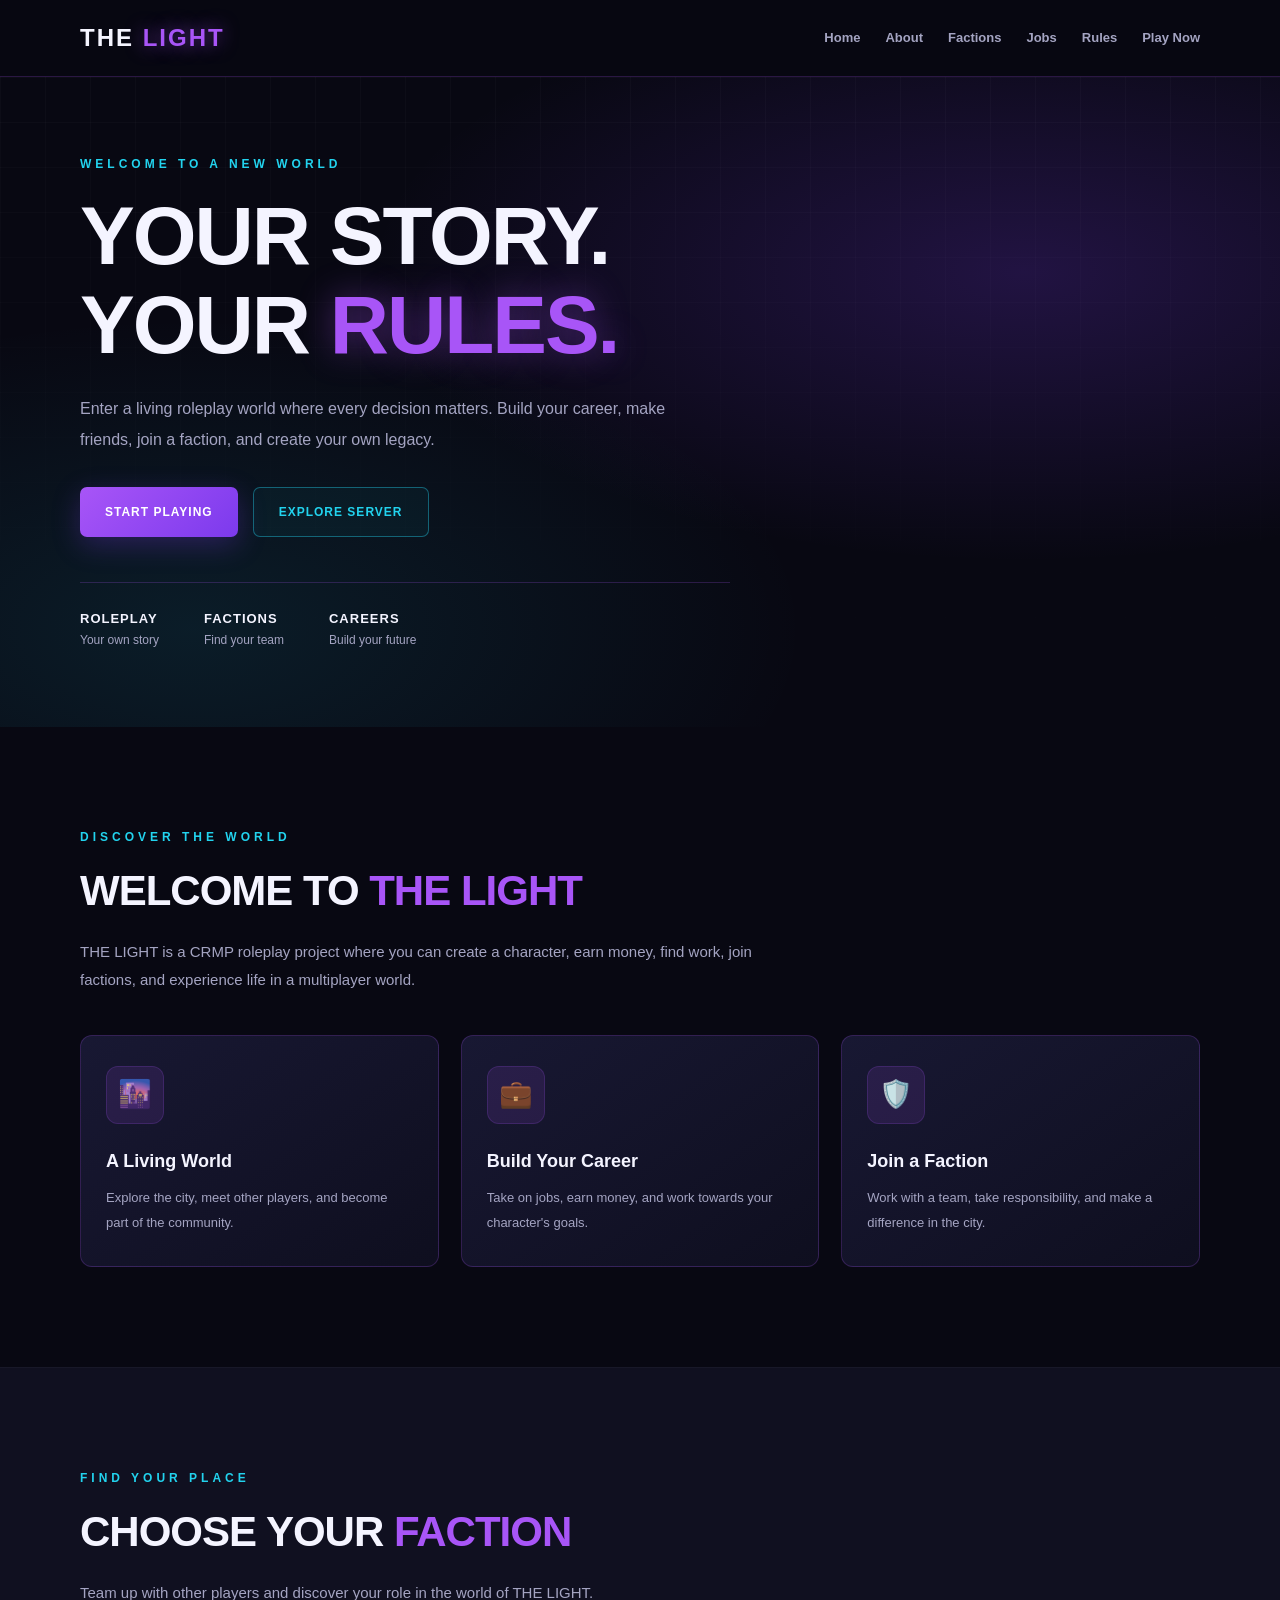
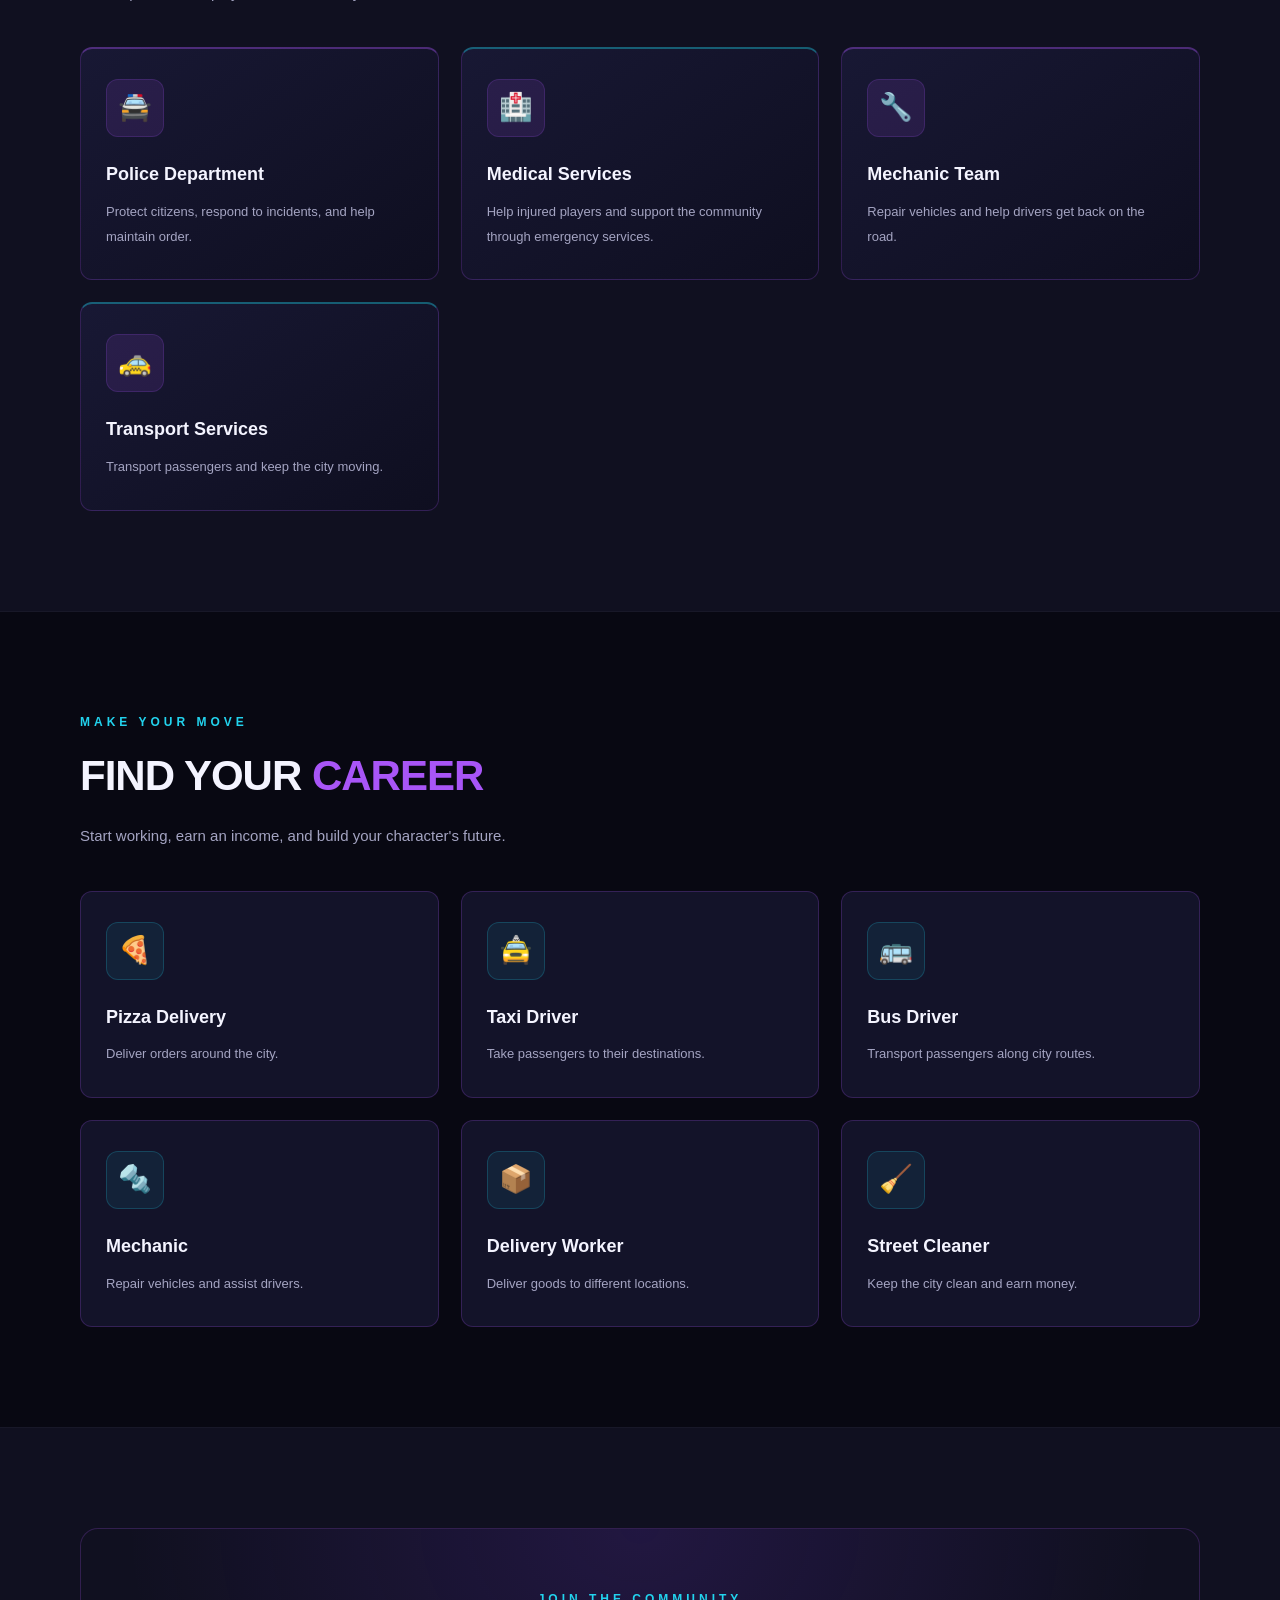
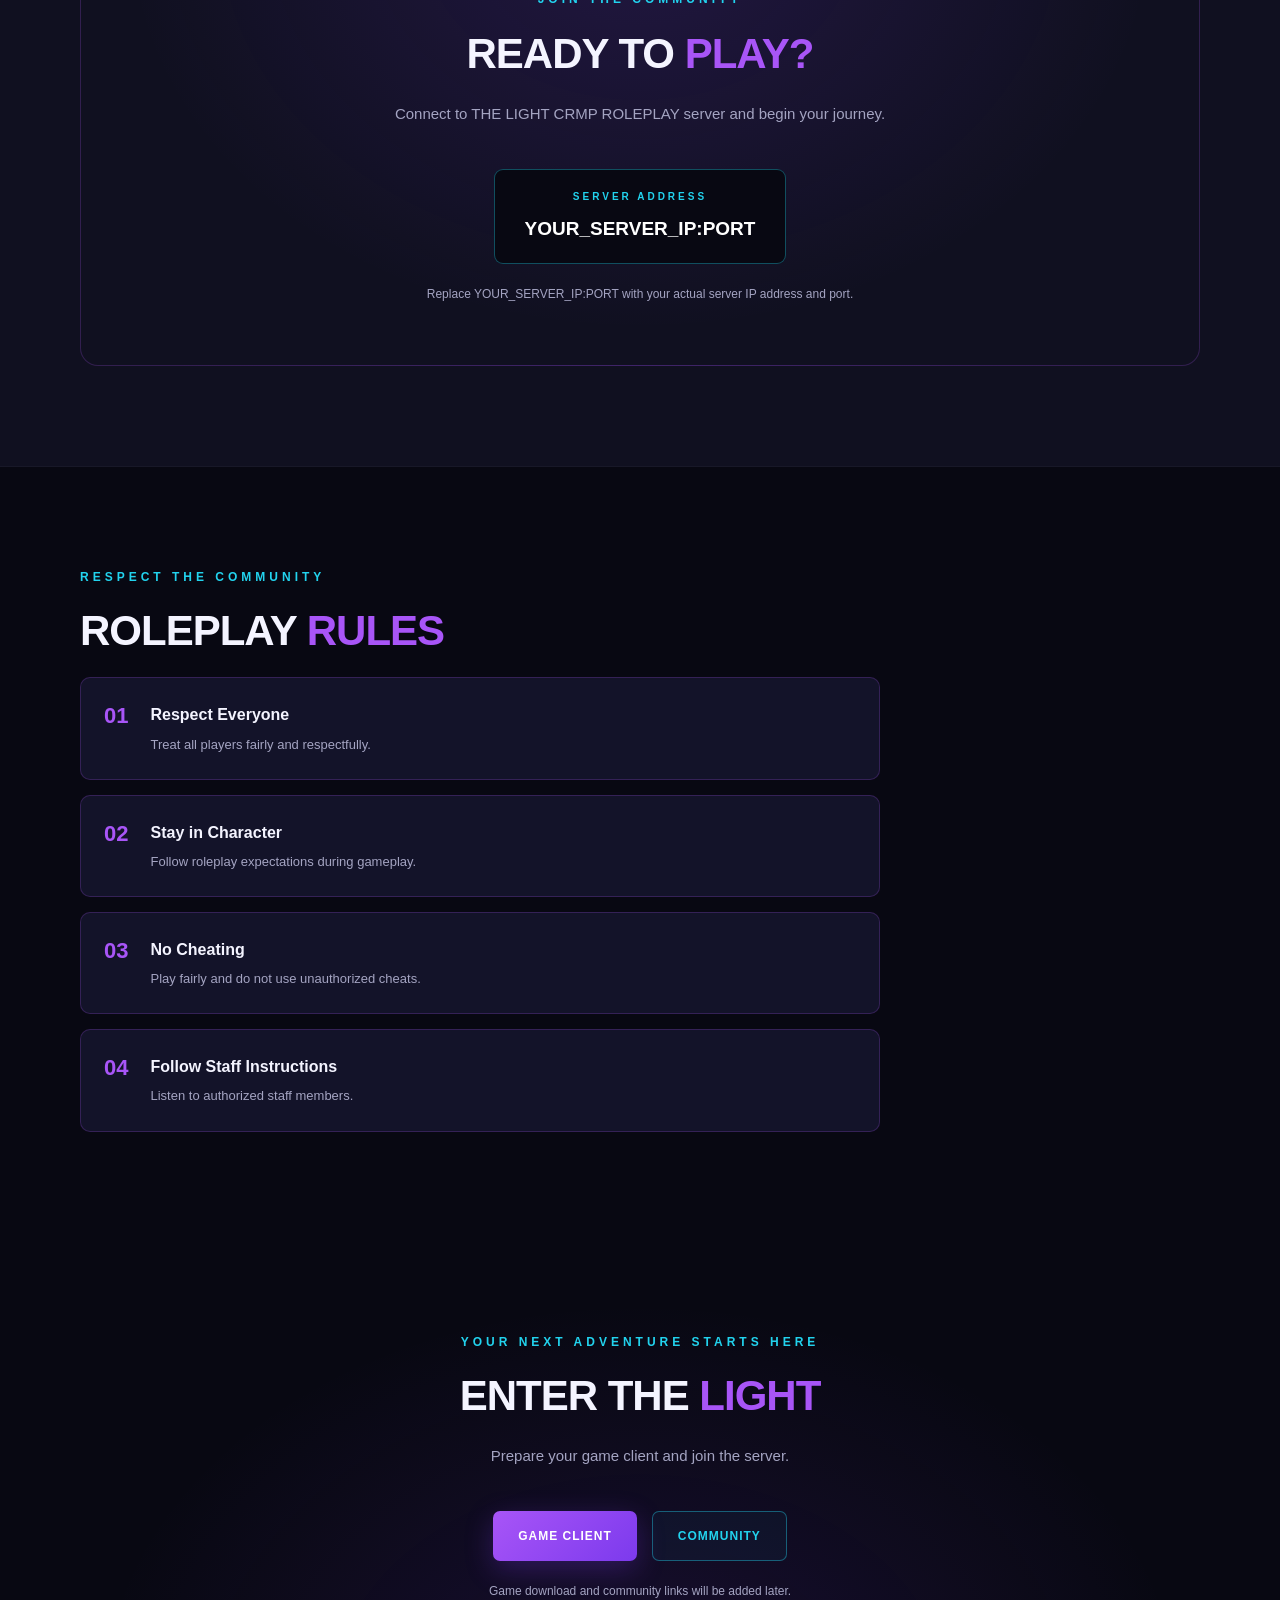
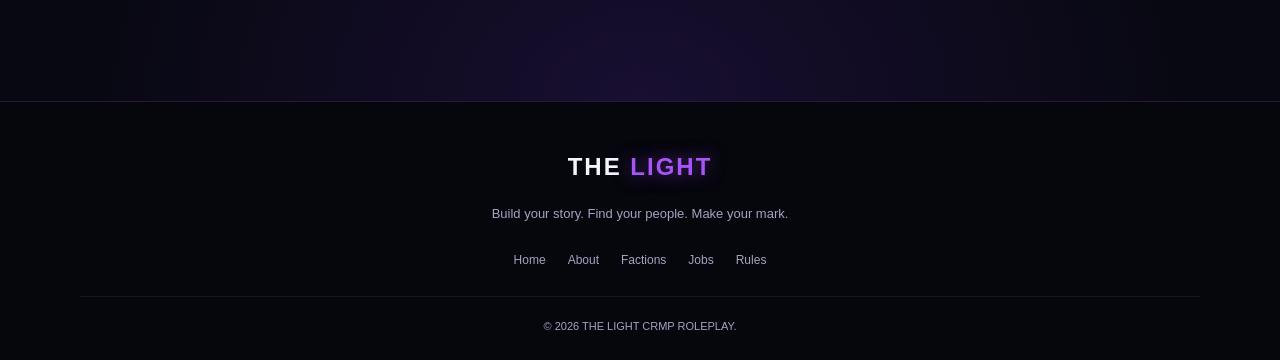
==== index.html @ 67b5b45a "Add files via upload" ====
<!DOCTYPE html>
<html lang="en">
<head>
    <meta charset="UTF-8">
    <meta name="viewport" file:///data/user/0/com.foxdebug.acodefree/files/public/THE LIGHT WEBPAGE/Index.htmlcontent="width=device-width, initial-scale=1.0">

    <title>THE LIGHT | CRMP ROLEPLAY</title>

    <meta name="description" content="Welcome to THE LIGHT CRMP ROLEPLAY. Join our community, choose your career, join a faction, and build your story.">

    <!-- Connect our CSS file -->
    <link rel="stylesheet" href="./style.css">
</head>

<body>

    <!-- NAVIGATION -->
    <header class="navbar">
        <div class="container nav-content">

            <a href="#home" class="logo">
                THE <span>LIGHT</span>
            </a>

            <nav class="nav-links">
                <a href="#home">Home</a>
                <a href="#about">About</a>
                <a href="#factions">Factions</a>
                <a href="#jobs">Jobs</a>
                <a href="#rules">Rules</a>
                <a href="#download">Play Now</a>
            </nav>

        </div>
    </header>


    <!-- HERO SECTION -->
    <main>

        <section class="hero" id="home">
            <div class="container hero-content">

                <p class="hero-label">WELCOME TO A NEW WORLD</p>

                <h1>
                    YOUR STORY.<br>
                    YOUR <span>RULES.</span>
                </h1>

                <p class="hero-description">
                    Enter a living roleplay world where every decision
                    matters. Build your career, make friends, join a
                    faction, and create your own legacy.
                </p>

                <div class="hero-buttons">
                    <a href="#download" class="button button-primary">
                        START PLAYING
                    </a>

                    <a href="#about" class="button button-secondary">
                        EXPLORE SERVER
                    </a>
                </div>

                <div class="hero-stats">
                    <div>
                        <h3>ROLEPLAY</h3>
                        <p>Your own story</p>
                    </div>

                    <div>
                        <h3>FACTIONS</h3>
                        <p>Find your team</p>
                    </div>

                    <div>
                        <h3>CAREERS</h3>
                        <p>Build your future</p>
                    </div>
                </div>

            </div>
        </section>


        <!-- ABOUT SECTION -->
        <section class="section" id="about">
            <div class="container">

                <p class="section-label">DISCOVER THE WORLD</p>

                <h2 class="section-title">
                    WELCOME TO <span>THE LIGHT</span>
                </h2>

                <p class="section-description">
                    THE LIGHT is a CRMP roleplay project where you can
                    create a character, earn money, find work, join
                    factions, and experience life in a multiplayer world.
                </p>

                <div class="card-grid">

                    <article class="info-card">
                        <div class="card-icon">🌆</div>
                        <h3>A Living World</h3>
                        <p>
                            Explore the city, meet other players,
                            and become part of the community.
                        </p>
                    </article>

                    <article class="info-card">
                        <div class="card-icon">💼</div>
                        <h3>Build Your Career</h3>
                        <p>
                            Take on jobs, earn money, and work
                            towards your character's goals.
                        </p>
                    </article>

                    <article class="info-card">
                        <div class="card-icon">🛡️</div>
                        <h3>Join a Faction</h3>
                        <p>
                            Work with a team, take responsibility,
                            and make a difference in the city.
                        </p>
                    </article>

                </div>
            </div>
        </section>


        <!-- FACTIONS SECTION -->
        <section class="section section-alt" id="factions">
            <div class="container">

                <p class="section-label">FIND YOUR PLACE</p>

                <h2 class="section-title">
                    CHOOSE YOUR <span>FACTION</span>
                </h2>

                <p class="section-description">
                    Team up with other players and discover your role
                    in the world of THE LIGHT.
                </p>

                <div class="card-grid">

                    <article class="info-card faction-card">
                        <div class="card-icon">🚔</div>
                        <h3>Police Department</h3>
                        <p>
                            Protect citizens, respond to incidents,
                            and help maintain order.
                        </p>
                    </article>

                    <article class="info-card faction-card">
                        <div class="card-icon">🏥</div>
                        <h3>Medical Services</h3>
                        <p>
                            Help injured players and support the
                            community through emergency services.
                        </p>
                    </article>

                    <article class="info-card faction-card">
                        <div class="card-icon">🔧</div>
                        <h3>Mechanic Team</h3>
                        <p>
                            Repair vehicles and help drivers
                            get back on the road.
                        </p>
                    </article>

                    <article class="info-card faction-card">
                        <div class="card-icon">🚕</div>
                        <h3>Transport Services</h3>
                        <p>
                            Transport passengers and keep the
                            city moving.
                        </p>
                    </article>

                </div>
            </div>
        </section>


        <!-- JOBS SECTION -->
        <section class="section" id="jobs">
            <div class="container">

                <p class="section-label">MAKE YOUR MOVE</p>

                <h2 class="section-title">
                    FIND YOUR <span>CAREER</span>
                </h2>

                <p class="section-description">
                    Start working, earn an income, and build
                    your character's future.
                </p>

                <div class="card-grid">

                    <article class="info-card job-card">
                        <div class="card-icon">🍕</div>
                        <h3>Pizza Delivery</h3>
                        <p>Deliver orders around the city.</p>
                    </article>

                    <article class="info-card job-card">
                        <div class="card-icon">🚖</div>
                        <h3>Taxi Driver</h3>
                        <p>Take passengers to their destinations.</p>
                    </article>

                    <article class="info-card job-card">
                        <div class="card-icon">🚌</div>
                        <h3>Bus Driver</h3>
                        <p>Transport passengers along city routes.</p>
                    </article>

                    <article class="info-card job-card">
                        <div class="card-icon">🔩</div>
                        <h3>Mechanic</h3>
                        <p>Repair vehicles and assist drivers.</p>
                    </article>

                    <article class="info-card job-card">
                        <div class="card-icon">📦</div>
                        <h3>Delivery Worker</h3>
                        <p>Deliver goods to different locations.</p>
                    </article>

                    <article class="info-card job-card">
                        <div class="card-icon">🧹</div>
                        <h3>Street Cleaner</h3>
                        <p>Keep the city clean and earn money.</p>
                    </article>

                </div>
            </div>
        </section>


        <!-- SERVER SECTION -->
        <section class="section section-alt" id="server">
            <div class="container server-box">

                <p class="section-label">JOIN THE COMMUNITY</p>

                <h2 class="section-title">
                    READY TO <span>PLAY?</span>
                </h2>

                <p class="section-description">
                    Connect to THE LIGHT CRMP ROLEPLAY server
                    and begin your journey.
                </p>

                <div class="server-address">
                    <span>SERVER ADDRESS</span>

                    <p id="serverAddress">
                        YOUR_SERVER_IP:PORT
                    </p>
                </div>

                <p class="server-note">
                    Replace YOUR_SERVER_IP:PORT with your actual
                    server IP address and port.
                </p>

            </div>
        </section>


        <!-- RULES SECTION -->
        <section class="section" id="rules">
            <div class="container">

                <p class="section-label">RESPECT THE COMMUNITY</p>

                <h2 class="section-title">
                    ROLEPLAY <span>RULES</span>
                </h2>

                <div class="rules-list">

                    <article class="rule-item">
                        <span>01</span>
                        <div>
                            <h3>Respect Everyone</h3>
                            <p>Treat all players fairly and respectfully.</p>
                        </div>
                    </article>

                    <article class="rule-item">
                        <span>02</span>
                        <div>
                            <h3>Stay in Character</h3>
                            <p>Follow roleplay expectations during gameplay.</p>
                        </div>
                    </article>

                    <article class="rule-item">
                        <span>03</span>
                        <div>
                            <h3>No Cheating</h3>
                            <p>Play fairly and do not use unauthorized cheats.</p>
                        </div>
                    </article>

                    <article class="rule-item">
                        <span>04</span>
                        <div>
                            <h3>Follow Staff Instructions</h3>
                            <p>Listen to authorized staff members.</p>
                        </div>
                    </article>

                </div>
            </div>
        </section>


        <!-- DOWNLOAD SECTION -->
        <section class="section download-section" id="download">
            <div class="container">

                <p class="section-label">YOUR NEXT ADVENTURE STARTS HERE</p>

                <h2 class="section-title">
                    ENTER THE <span>LIGHT</span>
                </h2>

                <p class="section-description">
                    Prepare your game client and join the server.
                </p>

                <div class="hero-buttons">
                    <a href="#" class="button button-primary">
                        GAME CLIENT
                    </a>

                    <a href="#" class="button button-secondary">
                        COMMUNITY
                    </a>
                </div>

                <p class="server-note">
                    Game download and community links will be added later.
                </p>

            </div>
        </section>

    </main>


    <!-- FOOTER -->
    <footer class="footer">
        <div class="container">

            <a href="#home" class="logo">
                THE <span>LIGHT</span>
            </a>

            <p>
                Build your story. Find your people.
                Make your mark.
            </p>

            <div class="footer-links">
                <a href="#home">Home</a>
                <a href="#about">About</a>
                <a href="#factions">Factions</a>
                <a href="#jobs">Jobs</a>
                <a href="#rules">Rules</a>
            </div>

            <p class="copyright">
                &copy; <span id="currentYear"></span>
                THE LIGHT CRMP ROLEPLAY.
            </p>

        </div>
    </footer>


    <!-- Connect our JavaScript file -->
      <script src="script.js"></script>

</body>
</html>
---- style.css ----
/* =========================================
   THE LIGHT | CRMP ROLEPLAY
   Main Website Stylesheet
========================================= */

/* RESET */
* {
    margin: 0;
    padding: 0;
    box-sizing: border-box;
}

html {
    scroll-behavior: smooth;
    scroll-padding-top: 85px;
}

body {
    background: #080812;
    color: #f4f4ff;
    font-family: Arial, Helvetica, sans-serif;
    line-height: 1.7;
    overflow-x: hidden;
}

a {
    color: inherit;
    text-decoration: none;
}

button,
a {
    -webkit-tap-highlight-color: transparent;
}

img {
    max-width: 100%;
    display: block;
}

.container {
    width: min(1120px, 90%);
    margin: 0 auto;
}

/* COLORS */
:root {
    --background: #080812;
    --background-light: #101020;
    --card-background: #131329;
    --purple: #a855f7;
    --purple-dark: #7c3aed;
    --blue: #22d3ee;
    --text: #f4f4ff;
    --muted: #a4a4c2;
    --border: rgba(168, 85, 247, 0.22);
}

/* =========================================
   NAVIGATION
========================================= */

.navbar {
    width: 100%;
    background: rgba(8, 8, 18, 0.96);
    border-bottom: 1px solid var(--border);
    position: sticky;
    top: 0;
    z-index: 1000;
    backdrop-filter: blur(14px);
}

.nav-content {
    min-height: 76px;
    display: flex;
    align-items: center;
    justify-content: space-between;
    gap: 25px;
}

.logo {
    color: var(--text);
    font-size: 24px;
    font-weight: 900;
    letter-spacing: 2px;
    white-space: nowrap;
}

.logo span {
    color: var(--purple);
    text-shadow: 0 0 18px rgba(168, 85, 247, 0.6);
}

.nav-links {
    display: flex;
    align-items: center;
    gap: 25px;
}

.nav-links a {
    color: var(--muted);
    font-size: 13px;
    font-weight: 700;
    transition: color 0.3s ease;
}

.nav-links a:hover {
    color: var(--blue);
}

/* =========================================
   HERO SECTION
========================================= */

.hero {
    min-height: 650px;
    display: flex;
    align-items: center;
    position: relative;
    overflow: hidden;
    background:
        radial-gradient(
            ellipse at 80% 30%,
            rgba(124, 58, 237, 0.22),
            transparent 45%
        ),
        radial-gradient(
            ellipse at 15% 85%,
            rgba(34, 211, 238, 0.10),
            transparent 40%
        ),
        #080812;
}

.hero::before {
    content: "";
    position: absolute;
    inset: 0;
    pointer-events: none;
    background-image:
        linear-gradient(
            rgba(255, 255, 255, 0.025) 1px,
            transparent 1px
        ),
        linear-gradient(
            90deg,
            rgba(255, 255, 255, 0.025) 1px,
            transparent 1px
        );
    background-size: 45px 45px;
    mask-image: linear-gradient(
        to bottom,
        black,
        transparent 95%
    );
}

.hero-content {
    position: relative;
    z-index: 1;
    padding-top: 75px;
    padding-bottom: 75px;
}

.hero-label,
.section-label {
    color: var(--blue);
    font-size: 12px;
    font-weight: 800;
    letter-spacing: 4px;
    margin-bottom: 18px;
}

.hero h1 {
    font-size: clamp(43px, 8vw, 82px);
    font-weight: 900;
    line-height: 1.08;
    letter-spacing: -2px;
    margin-bottom: 25px;
}

.hero h1 span {
    color: var(--purple);
    text-shadow: 0 0 35px rgba(168, 85, 247, 0.45);
}

.hero-description {
    max-width: 590px;
    color: var(--muted);
    font-size: 16px;
    line-height: 1.9;
    margin-bottom: 32px;
}

/* =========================================
   BUTTONS
========================================= */

.hero-buttons {
    display: flex;
    flex-wrap: wrap;
    gap: 15px;
    margin-bottom: 45px;
}

.button {
    min-height: 50px;
    padding: 13px 25px;
    border-radius: 7px;
    display: inline-flex;
    align-items: center;
    justify-content: center;
    font-size: 12px;
    font-weight: 900;
    letter-spacing: 1px;
    transition:
        transform 0.25s ease,
        box-shadow 0.25s ease,
        background 0.25s ease;
}

.button:hover {
    transform: translateY(-3px);
}

.button-primary {
    color: white;
    background: linear-gradient(
        135deg,
        var(--purple),
        var(--purple-dark)
    );
    box-shadow: 0 8px 28px rgba(124, 58, 237, 0.28);
}

.button-primary:hover {
    box-shadow: 0 10px 35px rgba(168, 85, 247, 0.45);
}

.button-secondary {
    color: var(--blue);
    background: rgba(34, 211, 238, 0.04);
    border: 1px solid rgba(34, 211, 238, 0.4);
}

.button-secondary:hover {
    background: rgba(34, 211, 238, 0.1);
}

/* =========================================
   HERO STATISTICS
========================================= */

.hero-stats {
    display: flex;
    flex-wrap: wrap;
    gap: 45px;
    border-top: 1px solid var(--border);
    padding-top: 25px;
    max-width: 650px;
}

.hero-stats h3 {
    color: var(--text);
    font-size: 13px;
    letter-spacing: 1px;
}

.hero-stats p {
    color: var(--muted);
    font-size: 12px;
}

/* =========================================
   GENERAL SECTIONS
========================================= */

.section {
    padding: 100px 0;
    position: relative;
}

.section-alt {
    background: var(--background-light);
    border-top: 1px solid rgba(255, 255, 255, 0.035);
    border-bottom: 1px solid rgba(255, 255, 255, 0.035);
}

.section-title {
    color: var(--text);
    font-size: clamp(27px, 4vw, 42px);
    line-height: 1.25;
    font-weight: 900;
    margin-bottom: 20px;
    letter-spacing: -1px;
}

.section-title span {
    color: var(--purple);
}

.section-description {
    color: var(--muted);
    max-width: 690px;
    font-size: 15px;
    line-height: 1.9;
    margin-bottom: 40px;
}

/* =========================================
   CARD GRID
========================================= */

.card-grid {
    display: grid;
    grid-template-columns: repeat(3, minmax(0, 1fr));
    gap: 22px;
}

.info-card {
    padding: 30px 25px;
    background: linear-gradient(
        145deg,
        rgba(25, 25, 53, 0.96),
        rgba(15, 15, 32, 0.96)
    );
    border: 1px solid var(--border);
    border-radius: 12px;
    position: relative;
    overflow: hidden;
    transition:
        transform 0.3s ease,
        border-color 0.3s ease,
        box-shadow 0.3s ease;
}

.info-card::before {
    content: "";
    position: absolute;
    top: 0;
    left: 0;
    width: 0;
    height: 3px;
    background: linear-gradient(
        90deg,
        var(--purple),
        var(--blue)
    );
    transition: width 0.3s ease;
}

.info-card:hover {
    transform: translateY(-6px);
    border-color: rgba(168, 85, 247, 0.65);
    box-shadow: 0 15px 40px rgba(0, 0, 0, 0.25);
}

.info-card:hover::before {
    width: 100%;
}

.card-icon {
    width: 58px;
    height: 58px;
    display: flex;
    align-items: center;
    justify-content: center;
    background: rgba(168, 85, 247, 0.12);
    border: 1px solid rgba(168, 85, 247, 0.18);
    border-radius: 12px;
    font-size: 27px;
    margin-bottom: 22px;
}

.info-card h3 {
    color: var(--text);
    font-size: 18px;
    font-weight: 800;
    margin-bottom: 10px;
}

.info-card p {
    color: var(--muted);
    font-size: 13px;
    line-height: 1.9;
}

/* =========================================
   FACTIONS
========================================= */

.faction-card {
    border-top: 2px solid rgba(168, 85, 247, 0.4);
}

.faction-card:nth-child(even) {
    border-top-color: rgba(34, 211, 238, 0.4);
}

.faction-card:hover {
    border-top-color: var(--purple);
}

/* =========================================
   JOBS
========================================= */

.job-card {
    background: var(--card-background);
}

.job-card .card-icon {
    background: rgba(34, 211, 238, 0.08);
    border-color: rgba(34, 211, 238, 0.2);
}

/* =========================================
   SERVER SECTION
========================================= */

.server-box {
    padding: 60px 35px;
    text-align: center;
    border: 1px solid var(--border);
    border-radius: 18px;
    background:
        radial-gradient(
            ellipse at top,
            rgba(124, 58, 237, 0.16),
            transparent 65%
        ),
        #101020;
}

.server-box .section-description {
    margin-left: auto;
    margin-right: auto;
}

.server-address {
    display: inline-block;
    min-width: 280px;
    max-width: 100%;
    padding: 18px 30px;
    background: #080812;
    border: 1px solid rgba(34, 211, 238, 0.35);
    border-radius: 9px;
}

.server-address span {
    display: block;
    color: var(--blue);
    font-size: 10px;
    font-weight: 800;
    letter-spacing: 3px;
    margin-bottom: 8px;
}

.server-address p {
    color: white;
    font-size: 19px;
    font-weight: 800;
    overflow-wrap: anywhere;
}

.server-note {
    color: var(--muted);
    font-size: 12px;
    margin-top: 20px;
}

/* =========================================
   RULES
========================================= */

.rules-list {
    max-width: 800px;
    display: grid;
    gap: 15px;
}

.rule-item {
    display: flex;
    align-items: flex-start;
    gap: 22px;
    padding: 23px;
    background: var(--card-background);
    border: 1px solid var(--border);
    border-radius: 10px;
}

.rule-item > span {
    color: var(--purple);
    font-size: 22px;
    font-weight: 900;
    line-height: 1.4;
}

.rule-item h3 {
    color: var(--text);
    font-size: 16px;
    margin-bottom: 5px;
}

.rule-item p {
    color: var(--muted);
    font-size: 13px;
}

/* =========================================
   DOWNLOAD SECTION
========================================= */

.download-section {
    text-align: center;
    background:
        radial-gradient(
            ellipse at 50% 100%,
            rgba(124, 58, 237, 0.14),
            transparent 60%
        ),
        var(--background);
}

.download-section .section-description {
    margin-left: auto;
    margin-right: auto;
}

.download-section .hero-buttons {
    justify-content: center;
    margin-bottom: 0;
}

/* =========================================
   FOOTER
========================================= */

.footer {
    padding: 45px 0 25px;
    background: #06060d;
    border-top: 1px solid var(--border);
    text-align: center;
}

.footer .logo {
    display: inline-block;
    margin-bottom: 15px;
}

.footer p {
    color: var(--muted);
    font-size: 13px;
}

.footer-links {
    display: flex;
    flex-wrap: wrap;
    justify-content: center;
    gap: 22px;
    margin: 25px 0;
}

.footer-links a {
    color: var(--muted);
    font-size: 12px;
    transition: color 0.3s ease;
}

.footer-links a:hover {
    color: var(--blue);
}

.copyright {
    padding-top: 20px;
    border-top: 1px solid rgba(255, 255, 255, 0.06);
    font-size: 11px !important;
}

/* =========================================
   RESPONSIVE DESIGN: TABLETS
========================================= */

@media (max-width: 900px) {
    .nav-content {
        flex-direction: column;
        justify-content: center;
        padding: 15px 0;
        gap: 12px;
    }

    .nav-links {
        flex-wrap: wrap;
        justify-content: center;
        gap: 12px 20px;
    }

    .card-grid {
        grid-template-columns: repeat(2, minmax(0, 1fr));
    }

    .hero {
        min-height: 580px;
    }
}

/* =========================================
   RESPONSIVE DESIGN: MOBILE PHONES
========================================= */

@media (max-width: 600px) {
    html {
        scroll-padding-top: 120px;
    }

    .container {
        width: 90%;
    }

    .nav-content {
        padding: 13px 0;
    }

    .logo {
        font-size: 21px;
    }

    .nav-links {
        gap: 8px 15px;
    }

    .nav-links a {
        font-size: 11px;
    }

    .hero {
        min-height: auto;
    }

    .hero-content {
        padding-top: 75px;
        padding-bottom: 60px;
    }

    .hero h1 {
        font-size: 45px;
        letter-spacing: -1.5px;
    }

    .hero-label,
    .section-label {
        font-size: 10px;
        letter-spacing: 2.5px;
    }

    .hero-description {
        font-size: 14px;
    }

    .hero-buttons {
        flex-direction: column;
        align-items: stretch;
    }

    .button {
        width: 100%;
        text-align: center;
    }

    .hero-stats {
        gap: 20px;
        justify-content: space-between;
    }

    .hero-stats h3 {
        font-size: 11px;
    }

    .hero-stats p {
        font-size: 10px;
    }

    .section {
        padding: 70px 0;
    }

    .section-title {
        font-size: 29px;
    }

    .section-description {
        font-size: 13px;
    }

    .card-grid {
        grid-template-columns: 1fr;
        gap: 16px;
    }

    .info-card {
        padding: 25px 22px;
    }

    .server-box {
        padding: 40px 20px;
    }

    .server-address {
        width: 100%;
        min-width: 0;
        padding: 17px 12px;
    }

    .server-address p {
        font-size: 16px;
    }

    .rule-item {
        padding: 18px;
        gap: 15px;
    }

    .rule-item h3 {
        font-size: 14px;
    }

    .rule-item p {
        font-size: 12px;
    }

    .footer-links {
        gap: 14px;
    }
}

/* =========================================
   SMALL MOBILE PHONES
========================================= */

@media (max-width: 360px) {
    .hero h1 {
        font-size: 37px;
    }

    .nav-links {
        gap: 7px 10px;
    }

    .nav-links a {
        font-size: 10px;
    }

    .hero-stats {
        gap: 12px;
    }
}
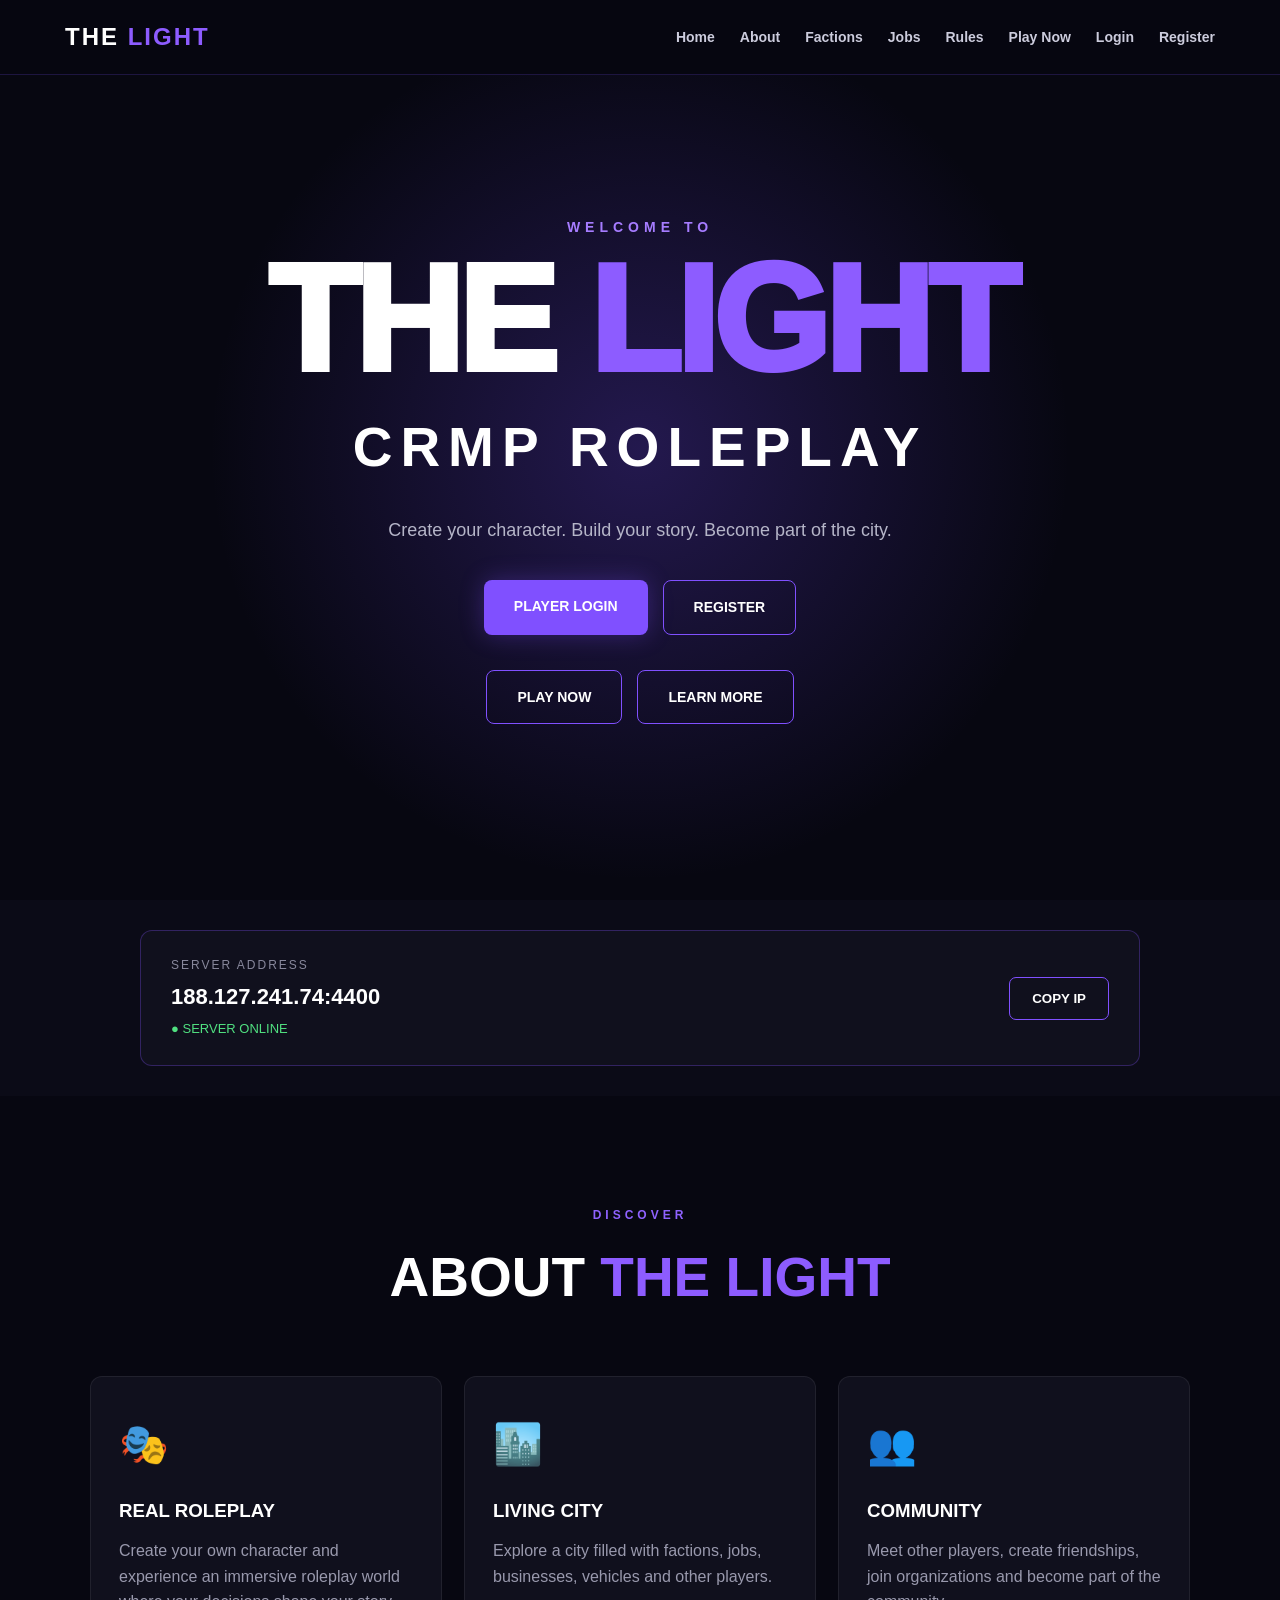
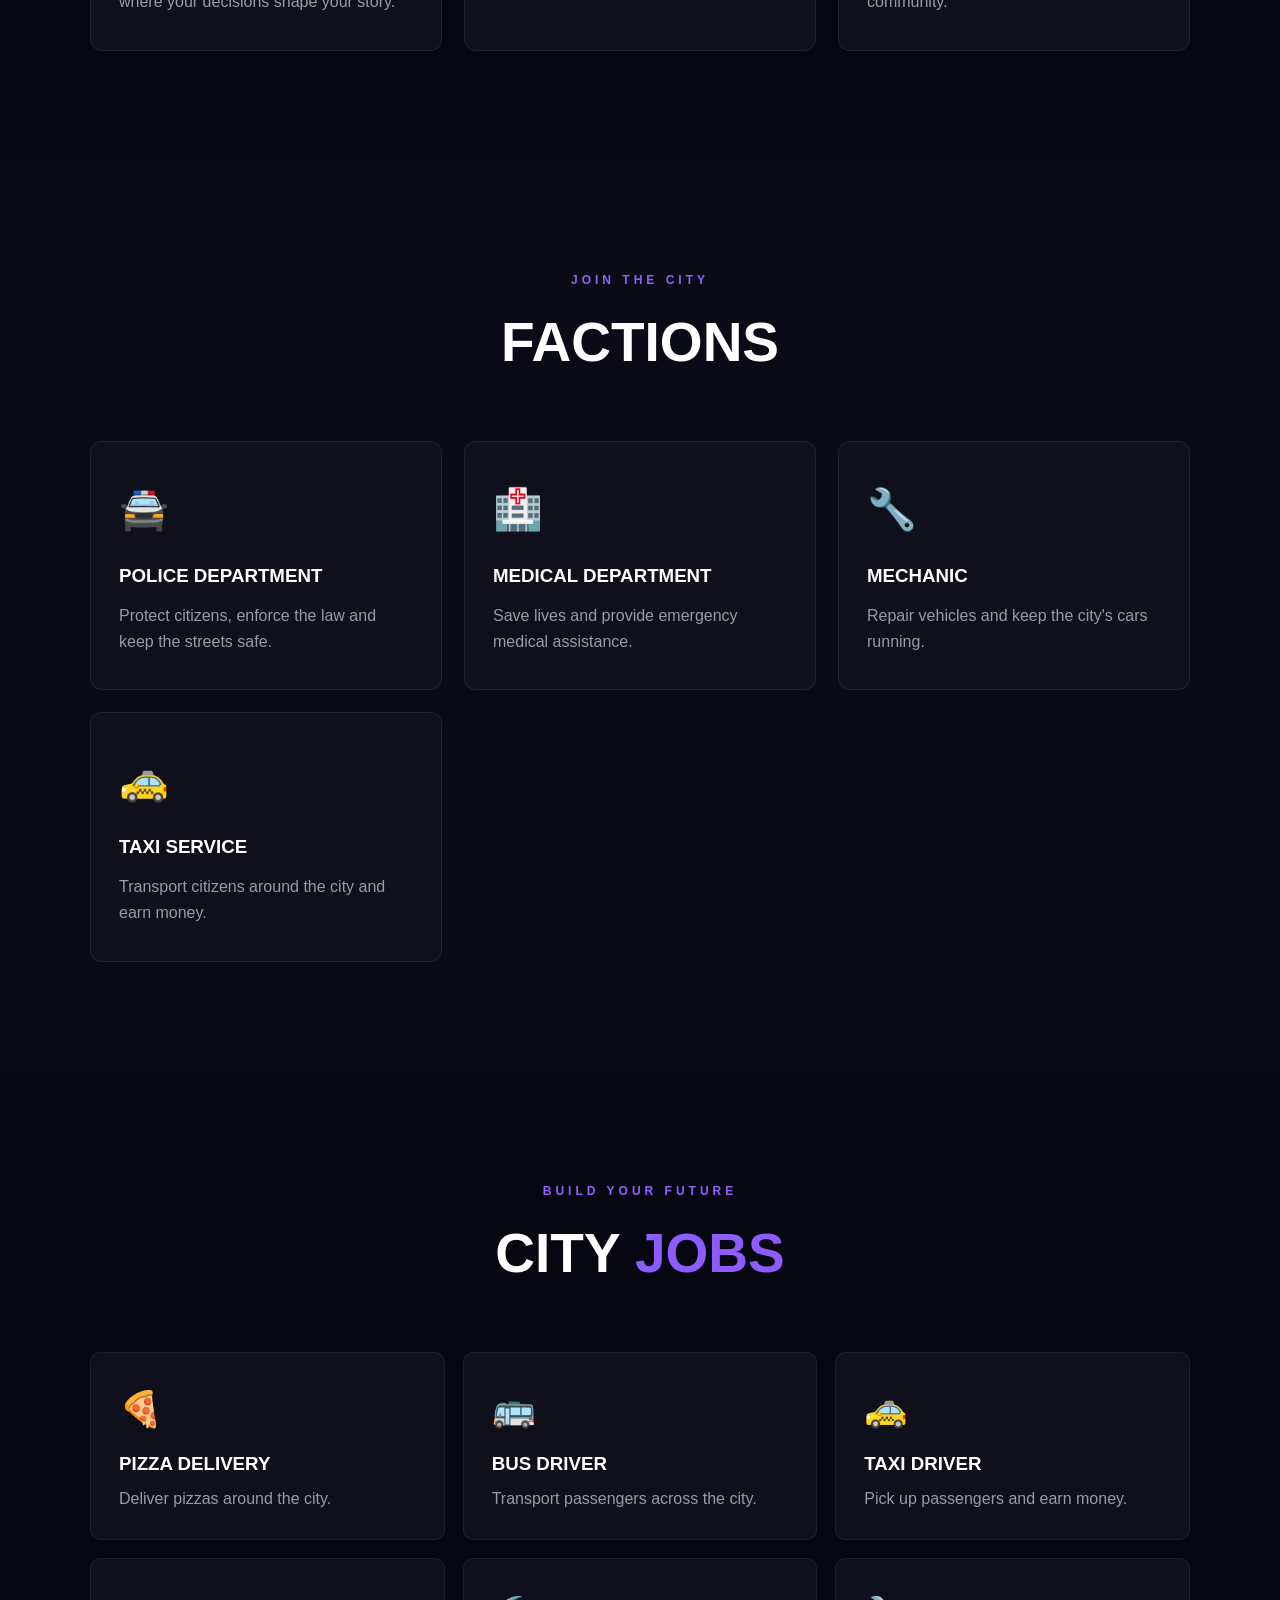
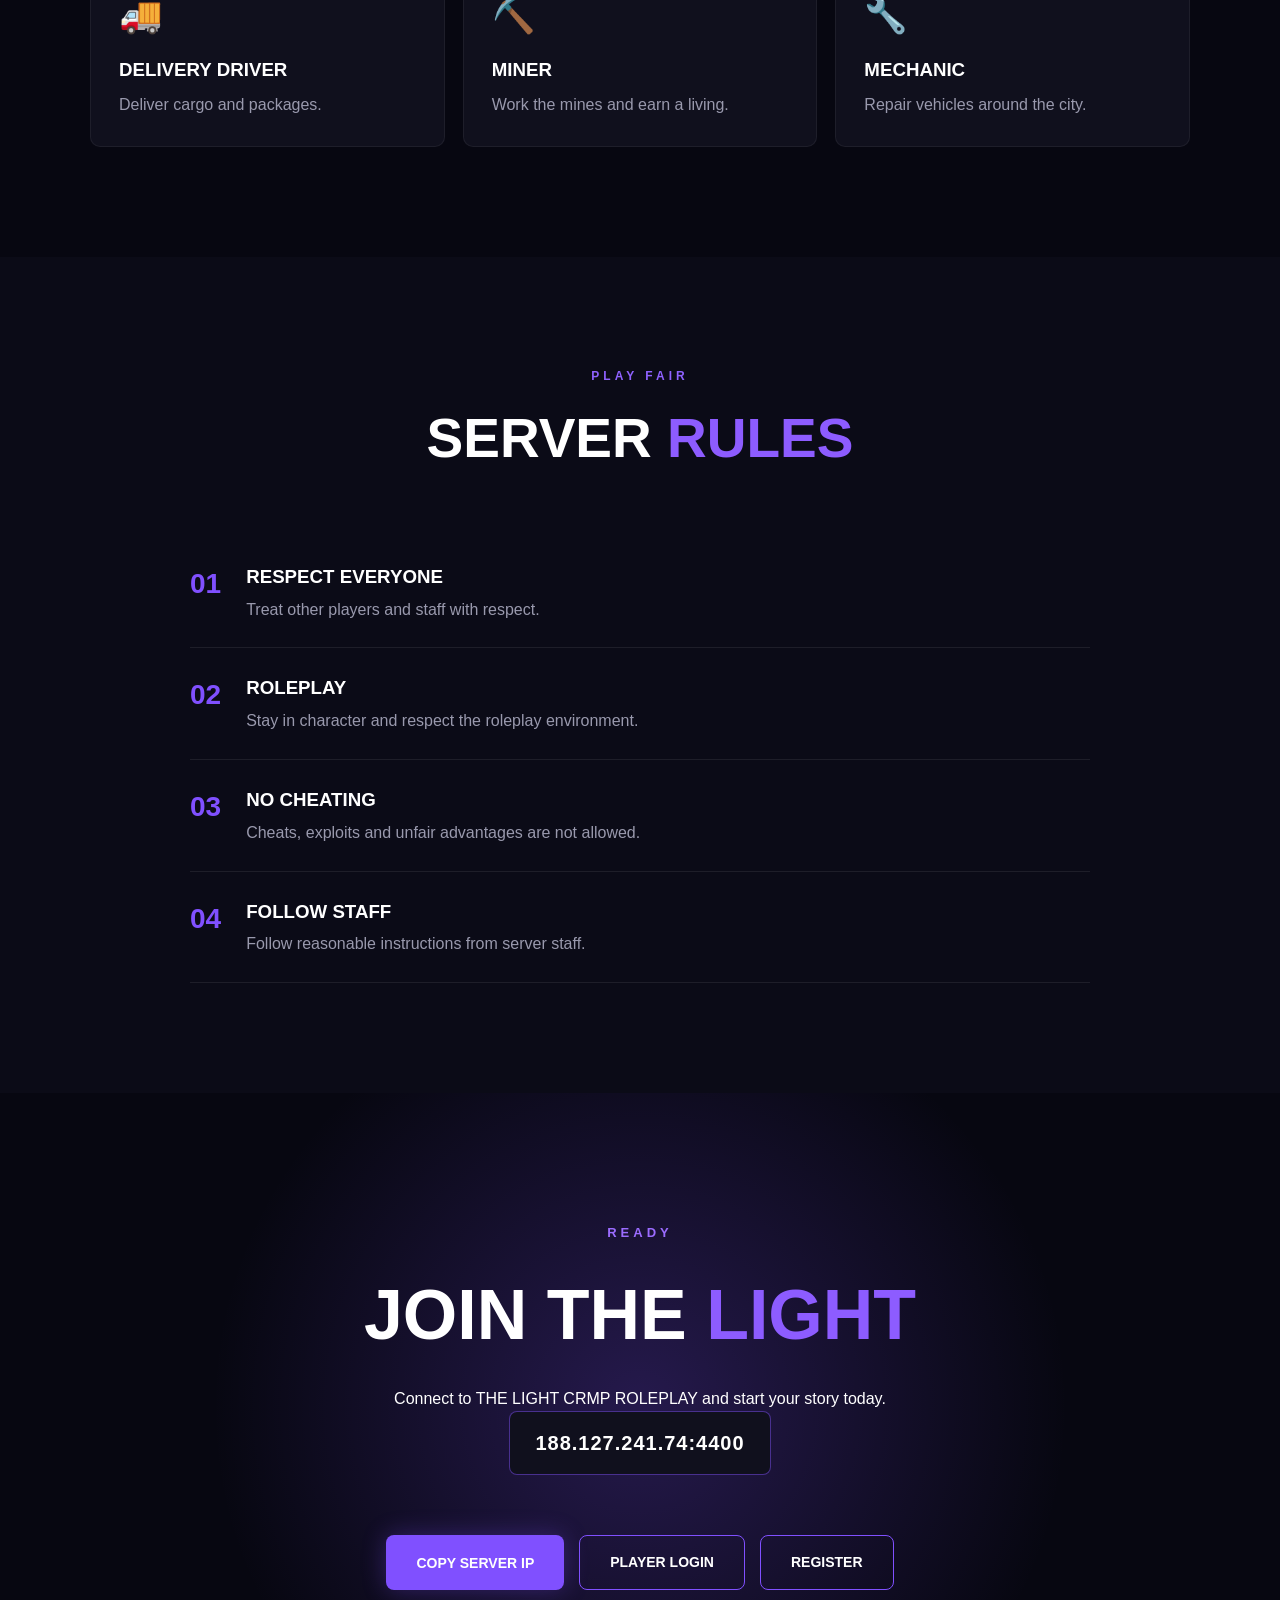
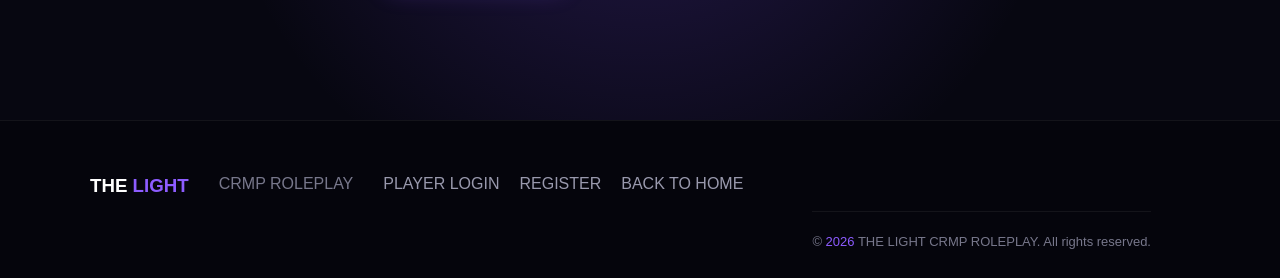
==== commit 5b792a83: "Add files via upload" ====
--- a/index.html
+++ b/index.html
@@ -2,402 +2,644 @@
 <html lang="en">
 <head>
     <meta charset="UTF-8">
-    <meta name="viewport" file:///data/user/0/com.foxdebug.acodefree/files/public/THE LIGHT WEBPAGE/Index.htmlcontent="width=device-width, initial-scale=1.0">
+    <meta name="viewport" content="width=device-width, initial-scale=1.0">
 
     <title>THE LIGHT | CRMP ROLEPLAY</title>
 
-    <meta name="description" content="Welcome to THE LIGHT CRMP ROLEPLAY. Join our community, choose your career, join a faction, and build your story.">
-
-    <!-- Connect our CSS file -->
+    <meta
+        name="description"
+        content="THE LIGHT CRMP ROLEPLAY Official Website"
+    >
+
     <link rel="stylesheet" href="./style.css">
 </head>
 
 <body>
 
-    <!-- NAVIGATION -->
+    <!-- ================= NAVIGATION ================= -->
+
     <header class="navbar">
-        <div class="container nav-content">
+
+        <div class="nav-container">
 
             <a href="#home" class="logo">
                 THE <span>LIGHT</span>
             </a>
 
-            <nav class="nav-links">
-                <a href="#home">Home</a>
-                <a href="#about">About</a>
-                <a href="#factions">Factions</a>
-                <a href="#jobs">Jobs</a>
-                <a href="#rules">Rules</a>
-                <a href="#download">Play Now</a>
+            <nav>
+
+                <a href="#home">
+                    Home
+                </a>
+
+                <a href="#about">
+                    About
+                </a>
+
+                <a href="#factions">
+                    Factions
+                </a>
+
+                <a href="#jobs">
+                    Jobs
+                </a>
+
+                <a href="#rules">
+                    Rules
+                </a>
+
+                <a href="#play">
+                    Play Now
+                </a>
+
+                <!-- LOGIN FIRST -->
+
+                <a href="./login.html">
+                    Login
+                </a>
+
+                <a href="./register.html">
+                    Register
+                </a>
+
             </nav>
 
         </div>
+
     </header>
 
 
-    <!-- HERO SECTION -->
-    <main>
-
-        <section class="hero" id="home">
-            <div class="container hero-content">
-
-                <p class="hero-label">WELCOME TO A NEW WORLD</p>
-
-                <h1>
-                    YOUR STORY.<br>
-                    YOUR <span>RULES.</span>
-                </h1>
-
-                <p class="hero-description">
-                    Enter a living roleplay world where every decision
-                    matters. Build your career, make friends, join a
-                    faction, and create your own legacy.
-                </p>
-
-                <div class="hero-buttons">
-                    <a href="#download" class="button button-primary">
-                        START PLAYING
-                    </a>
-
-                    <a href="#about" class="button button-secondary">
-                        EXPLORE SERVER
-                    </a>
-                </div>
-
-                <div class="hero-stats">
-                    <div>
-                        <h3>ROLEPLAY</h3>
-                        <p>Your own story</p>
-                    </div>
-
-                    <div>
-                        <h3>FACTIONS</h3>
-                        <p>Find your team</p>
-                    </div>
-
-                    <div>
-                        <h3>CAREERS</h3>
-                        <p>Build your future</p>
-                    </div>
-                </div>
-
-            </div>
-        </section>
-
-
-        <!-- ABOUT SECTION -->
-        <section class="section" id="about">
-            <div class="container">
-
-                <p class="section-label">DISCOVER THE WORLD</p>
-
-                <h2 class="section-title">
-                    WELCOME TO <span>THE LIGHT</span>
-                </h2>
-
-                <p class="section-description">
-                    THE LIGHT is a CRMP roleplay project where you can
-                    create a character, earn money, find work, join
-                    factions, and experience life in a multiplayer world.
-                </p>
-
-                <div class="card-grid">
-
-                    <article class="info-card">
-                        <div class="card-icon">🌆</div>
-                        <h3>A Living World</h3>
-                        <p>
-                            Explore the city, meet other players,
-                            and become part of the community.
-                        </p>
-                    </article>
-
-                    <article class="info-card">
-                        <div class="card-icon">💼</div>
-                        <h3>Build Your Career</h3>
-                        <p>
-                            Take on jobs, earn money, and work
-                            towards your character's goals.
-                        </p>
-                    </article>
-
-                    <article class="info-card">
-                        <div class="card-icon">🛡️</div>
-                        <h3>Join a Faction</h3>
-                        <p>
-                            Work with a team, take responsibility,
-                            and make a difference in the city.
-                        </p>
-                    </article>
-
-                </div>
-            </div>
-        </section>
-
-
-        <!-- FACTIONS SECTION -->
-        <section class="section section-alt" id="factions">
-            <div class="container">
-
-                <p class="section-label">FIND YOUR PLACE</p>
-
-                <h2 class="section-title">
-                    CHOOSE YOUR <span>FACTION</span>
-                </h2>
-
-                <p class="section-description">
-                    Team up with other players and discover your role
-                    in the world of THE LIGHT.
-                </p>
-
-                <div class="card-grid">
-
-                    <article class="info-card faction-card">
-                        <div class="card-icon">🚔</div>
-                        <h3>Police Department</h3>
-                        <p>
-                            Protect citizens, respond to incidents,
-                            and help maintain order.
-                        </p>
-                    </article>
-
-                    <article class="info-card faction-card">
-                        <div class="card-icon">🏥</div>
-                        <h3>Medical Services</h3>
-                        <p>
-                            Help injured players and support the
-                            community through emergency services.
-                        </p>
-                    </article>
-
-                    <article class="info-card faction-card">
-                        <div class="card-icon">🔧</div>
-                        <h3>Mechanic Team</h3>
-                        <p>
-                            Repair vehicles and help drivers
-                            get back on the road.
-                        </p>
-                    </article>
-
-                    <article class="info-card faction-card">
-                        <div class="card-icon">🚕</div>
-                        <h3>Transport Services</h3>
-                        <p>
-                            Transport passengers and keep the
-                            city moving.
-                        </p>
-                    </article>
-
-                </div>
-            </div>
-        </section>
-
-
-        <!-- JOBS SECTION -->
-        <section class="section" id="jobs">
-            <div class="container">
-
-                <p class="section-label">MAKE YOUR MOVE</p>
-
-                <h2 class="section-title">
-                    FIND YOUR <span>CAREER</span>
-                </h2>
-
-                <p class="section-description">
-                    Start working, earn an income, and build
-                    your character's future.
-                </p>
-
-                <div class="card-grid">
-
-                    <article class="info-card job-card">
-                        <div class="card-icon">🍕</div>
-                        <h3>Pizza Delivery</h3>
-                        <p>Deliver orders around the city.</p>
-                    </article>
-
-                    <article class="info-card job-card">
-                        <div class="card-icon">🚖</div>
-                        <h3>Taxi Driver</h3>
-                        <p>Take passengers to their destinations.</p>
-                    </article>
-
-                    <article class="info-card job-card">
-                        <div class="card-icon">🚌</div>
-                        <h3>Bus Driver</h3>
-                        <p>Transport passengers along city routes.</p>
-                    </article>
-
-                    <article class="info-card job-card">
-                        <div class="card-icon">🔩</div>
-                        <h3>Mechanic</h3>
-                        <p>Repair vehicles and assist drivers.</p>
-                    </article>
-
-                    <article class="info-card job-card">
-                        <div class="card-icon">📦</div>
-                        <h3>Delivery Worker</h3>
-                        <p>Deliver goods to different locations.</p>
-                    </article>
-
-                    <article class="info-card job-card">
-                        <div class="card-icon">🧹</div>
-                        <h3>Street Cleaner</h3>
-                        <p>Keep the city clean and earn money.</p>
-                    </article>
-
-                </div>
-            </div>
-        </section>
-
-
-        <!-- SERVER SECTION -->
-        <section class="section section-alt" id="server">
-            <div class="container server-box">
-
-                <p class="section-label">JOIN THE COMMUNITY</p>
-
-                <h2 class="section-title">
-                    READY TO <span>PLAY?</span>
-                </h2>
-
-                <p class="section-description">
-                    Connect to THE LIGHT CRMP ROLEPLAY server
-                    and begin your journey.
-                </p>
-
-                <div class="server-address">
-                    <span>SERVER ADDRESS</span>
-
-                    <p id="serverAddress">
-                        YOUR_SERVER_IP:PORT
+    <!-- ================= HOME ================= -->
+
+    <section id="home" class="hero">
+
+        <div class="hero-content">
+
+            <p class="hero-small">
+                WELCOME TO
+            </p>
+
+            <h1>
+                THE <span>LIGHT</span>
+            </h1>
+
+            <h2>
+                CRMP ROLEPLAY
+            </h2>
+
+            <p class="hero-text">
+                Create your character.
+                Build your story.
+                Become part of the city.
+            </p>
+
+
+            <!-- LOGIN / REGISTER FIRST -->
+
+            <div class="hero-buttons">
+
+                <a
+                    href="./login.html"
+                    class="btn primary-btn">
+                    PLAYER LOGIN
+                </a>
+
+                <a
+                    href="./register.html"
+                    class="btn secondary-btn">
+                    REGISTER
+                </a>
+
+            </div>
+
+
+            <div class="hero-buttons">
+
+                <a
+                    href="#play"
+                    class="btn secondary-btn">
+                    PLAY NOW
+                </a>
+
+                <a
+                    href="#about"
+                    class="btn secondary-btn">
+                    LEARN MORE
+                </a>
+
+            </div>
+
+        </div>
+
+    </section>
+
+
+    <!-- ================= SERVER ================= -->
+
+    <section class="server-section">
+
+        <div class="server-card">
+
+            <div>
+
+                <p class="server-label">
+                    SERVER ADDRESS
+                </p>
+
+                <h3 id="serverIP">
+                    188.127.241.74:4400
+                </h3>
+
+                <p class="online">
+                    ● SERVER ONLINE
+                </p>
+
+            </div>
+
+            <button
+                class="copy-btn"
+                id="copyIPButton">
+                COPY IP
+            </button>
+
+        </div>
+
+    </section>
+
+
+    <!-- ================= ABOUT ================= -->
+
+    <section id="about" class="section">
+
+        <div class="section-title">
+
+            <p>
+                DISCOVER
+            </p>
+
+            <h2>
+                ABOUT <span>THE LIGHT</span>
+            </h2>
+
+        </div>
+
+
+        <div class="cards">
+
+            <div class="info-card">
+
+                <div class="card-icon">
+                    🎭
+                </div>
+
+                <h3>
+                    REAL ROLEPLAY
+                </h3>
+
+                <p>
+                    Create your own character and
+                    experience an immersive roleplay
+                    world where your decisions shape
+                    your story.
+                </p>
+
+            </div>
+
+
+            <div class="info-card">
+
+                <div class="card-icon">
+                    🏙️
+                </div>
+
+                <h3>
+                    LIVING CITY
+                </h3>
+
+                <p>
+                    Explore a city filled with factions,
+                    jobs, businesses, vehicles and
+                    other players.
+                </p>
+
+            </div>
+
+
+            <div class="info-card">
+
+                <div class="card-icon">
+                    👥
+                </div>
+
+                <h3>
+                    COMMUNITY
+                </h3>
+
+                <p>
+                    Meet other players, create
+                    friendships, join organizations
+                    and become part of the community.
+                </p>
+
+            </div>
+
+        </div>
+
+    </section>
+
+
+    <!-- ================= FACTIONS ================= -->
+
+    <section
+        id="factions"
+        class="section dark-section">
+
+        <div class="section-title">
+
+            <p>
+                JOIN THE CITY
+            </p>
+
+            <h2>
+                FACTIONS
+            </h2>
+
+        </div>
+
+
+        <div class="cards">
+
+            <div class="feature-card">
+
+                <div class="feature-icon">
+                    🚔
+                </div>
+
+                <h3>
+                    POLICE DEPARTMENT
+                </h3>
+
+                <p>
+                    Protect citizens, enforce the law
+                    and keep the streets safe.
+                </p>
+
+            </div>
+
+
+            <div class="feature-card">
+
+                <div class="feature-icon">
+                    🏥
+                </div>
+
+                <h3>
+                    MEDICAL DEPARTMENT
+                </h3>
+
+                <p>
+                    Save lives and provide emergency
+                    medical assistance.
+                </p>
+
+            </div>
+
+
+            <div class="feature-card">
+
+                <div class="feature-icon">
+                    🔧
+                </div>
+
+                <h3>
+                    MECHANIC
+                </h3>
+
+                <p>
+                    Repair vehicles and keep the city's
+                    cars running.
+                </p>
+
+            </div>
+
+
+            <div class="feature-card">
+
+                <div class="feature-icon">
+                    🚕
+                </div>
+
+                <h3>
+                    TAXI SERVICE
+                </h3>
+
+                <p>
+                    Transport citizens around the city
+                    and earn money.
+                </p>
+
+            </div>
+
+        </div>
+
+    </section>
+
+
+    <!-- ================= JOBS ================= -->
+
+    <section id="jobs" class="section">
+
+        <div class="section-title">
+
+            <p>
+                BUILD YOUR FUTURE
+            </p>
+
+            <h2>
+                CITY <span>JOBS</span>
+            </h2>
+
+        </div>
+
+
+        <div class="jobs-grid">
+
+            <div class="job-card">
+                <span>🍕</span>
+                <h3>PIZZA DELIVERY</h3>
+                <p>
+                    Deliver pizzas around the city.
+                </p>
+            </div>
+
+
+            <div class="job-card">
+                <span>🚌</span>
+                <h3>BUS DRIVER</h3>
+                <p>
+                    Transport passengers across the city.
+                </p>
+            </div>
+
+
+            <div class="job-card">
+                <span>🚕</span>
+                <h3>TAXI DRIVER</h3>
+                <p>
+                    Pick up passengers and earn money.
+                </p>
+            </div>
+
+
+            <div class="job-card">
+                <span>🚚</span>
+                <h3>DELIVERY DRIVER</h3>
+                <p>
+                    Deliver cargo and packages.
+                </p>
+            </div>
+
+
+            <div class="job-card">
+                <span>⛏️</span>
+                <h3>MINER</h3>
+                <p>
+                    Work the mines and earn a living.
+                </p>
+            </div>
+
+
+            <div class="job-card">
+                <span>🔧</span>
+                <h3>MECHANIC</h3>
+                <p>
+                    Repair vehicles around the city.
+                </p>
+            </div>
+
+        </div>
+
+    </section>
+
+
+    <!-- ================= RULES ================= -->
+
+    <section
+        id="rules"
+        class="section dark-section">
+
+        <div class="section-title">
+
+            <p>
+                PLAY FAIR
+            </p>
+
+            <h2>
+                SERVER <span>RULES</span>
+            </h2>
+
+        </div>
+
+
+        <div class="rules-box">
+
+            <div class="rule">
+
+                <strong>
+                    01
+                </strong>
+
+                <div>
+
+                    <h3>
+                        RESPECT EVERYONE
+                    </h3>
+
+                    <p>
+                        Treat other players and staff
+                        with respect.
                     </p>
-                </div>
-
-                <p class="server-note">
-                    Replace YOUR_SERVER_IP:PORT with your actual
-                    server IP address and port.
-                </p>
-
-            </div>
-        </section>
-
-
-        <!-- RULES SECTION -->
-        <section class="section" id="rules">
-            <div class="container">
-
-                <p class="section-label">RESPECT THE COMMUNITY</p>
-
-                <h2 class="section-title">
-                    ROLEPLAY <span>RULES</span>
-                </h2>
-
-                <div class="rules-list">
-
-                    <article class="rule-item">
-                        <span>01</span>
-                        <div>
-                            <h3>Respect Everyone</h3>
-                            <p>Treat all players fairly and respectfully.</p>
-                        </div>
-                    </article>
-
-                    <article class="rule-item">
-                        <span>02</span>
-                        <div>
-                            <h3>Stay in Character</h3>
-                            <p>Follow roleplay expectations during gameplay.</p>
-                        </div>
-                    </article>
-
-                    <article class="rule-item">
-                        <span>03</span>
-                        <div>
-                            <h3>No Cheating</h3>
-                            <p>Play fairly and do not use unauthorized cheats.</p>
-                        </div>
-                    </article>
-
-                    <article class="rule-item">
-                        <span>04</span>
-                        <div>
-                            <h3>Follow Staff Instructions</h3>
-                            <p>Listen to authorized staff members.</p>
-                        </div>
-                    </article>
-
-                </div>
-            </div>
-        </section>
-
-
-        <!-- DOWNLOAD SECTION -->
-        <section class="section download-section" id="download">
-            <div class="container">
-
-                <p class="section-label">YOUR NEXT ADVENTURE STARTS HERE</p>
-
-                <h2 class="section-title">
-                    ENTER THE <span>LIGHT</span>
-                </h2>
-
-                <p class="section-description">
-                    Prepare your game client and join the server.
-                </p>
-
-                <div class="hero-buttons">
-                    <a href="#" class="button button-primary">
-                        GAME CLIENT
-                    </a>
-
-                    <a href="#" class="button button-secondary">
-                        COMMUNITY
-                    </a>
-                </div>
-
-                <p class="server-note">
-                    Game download and community links will be added later.
-                </p>
-
-            </div>
-        </section>
-
-    </main>
-
-
-    <!-- FOOTER -->
+
+                </div>
+
+            </div>
+
+
+            <div class="rule">
+
+                <strong>
+                    02
+                </strong>
+
+                <div>
+
+                    <h3>
+                        ROLEPLAY
+                    </h3>
+
+                    <p>
+                        Stay in character and respect
+                        the roleplay environment.
+                    </p>
+
+                </div>
+
+            </div>
+
+
+            <div class="rule">
+
+                <strong>
+                    03
+                </strong>
+
+                <div>
+
+                    <h3>
+                        NO CHEATING
+                    </h3>
+
+                    <p>
+                        Cheats, exploits and unfair
+                        advantages are not allowed.
+                    </p>
+
+                </div>
+
+            </div>
+
+
+            <div class="rule">
+
+                <strong>
+                    04
+                    </strong>
+
+                <div>
+
+                    <h3>
+                        FOLLOW STAFF
+                    </h3>
+
+                    <p>
+                        Follow reasonable instructions
+                        from server staff.
+                    </p>
+
+                </div>
+
+            </div>
+
+        </div>
+
+    </section>
+
+
+    <!-- ================= PLAY NOW ================= -->
+
+    <section
+        id="play"
+        class="play-section">
+
+        <div class="play-content">
+
+            <p>
+                READY
+            </p>
+
+            <h2>
+                JOIN THE <span>LIGHT</span>
+            </h2>
+
+            <p>
+                Connect to THE LIGHT CRMP ROLEPLAY
+                and start your story today.
+            </p>
+
+
+            <div class="big-ip">
+                188.127.241.74:4400
+            </div>
+
+
+            <div class="hero-buttons">
+
+                <button
+                    class="btn primary-btn"
+                    id="copyIPButton2">
+                    COPY SERVER IP
+                </button>
+
+                <a
+                    href="./login.html"
+                    class="btn secondary-btn">
+                    PLAYER LOGIN
+                </a>
+
+                <a
+                    href="./register.html"
+                    class="btn secondary-btn">
+                    REGISTER
+                </a>
+
+            </div>
+
+        </div>
+
+    </section>
+
+
+    <!-- ================= FOOTER ================= -->
+
     <footer class="footer">
-        <div class="container">
-
-            <a href="#home" class="logo">
+
+        <div class="footer-content">
+
+            <h3>
                 THE <span>LIGHT</span>
-            </a>
+            </h3>
 
             <p>
-                Build your story. Find your people.
-                Make your mark.
-            </p>
+                CRMP ROLEPLAY
+            </p>
+
 
             <div class="footer-links">
-                <a href="#home">Home</a>
-                <a href="#about">About</a>
-                <a href="#factions">Factions</a>
-                <a href="#jobs">Jobs</a>
-                <a href="#rules">Rules</a>
-            </div>
+
+                <a href="./login.html">
+                    PLAYER LOGIN
+                </a>
+
+                <a href="./register.html">
+                    REGISTER
+                </a>
+
+                <a href="#home">
+                    BACK TO HOME
+                </a>
+
+            </div>
+
 
             <p class="copyright">
-                &copy; <span id="currentYear"></span>
+
+                ©
+                <span id="currentYear"></span>
+
                 THE LIGHT CRMP ROLEPLAY.
-            </p>
-
-        </div>
+
+                All rights reserved.
+
+            </p>
+
+        </div>
+
     </footer>
 
 
-    <!-- Connect our JavaScript file -->
-      <script src="script.js"></script>
+    <!-- ================= JAVASCRIPT ================= -->
+
+    <script src="./script.js"></script>
 
 </body>
 </html>
--- a/style.css
+++ b/style.css
@@ -1,756 +1,744 @@
-/* =========================================
+/* ========================================
    THE LIGHT | CRMP ROLEPLAY
-   Main Website Stylesheet
-========================================= */
-
-/* RESET */
+   MAIN WEBSITE CSS
+======================================== */
+
+
+/* ================= RESET ================= */
+
 * {
     margin: 0;
     padding: 0;
     box-sizing: border-box;
 }
 
+
 html {
     scroll-behavior: smooth;
-    scroll-padding-top: 85px;
-}
+}
+
 
 body {
-    background: #080812;
-    color: #f4f4ff;
     font-family: Arial, Helvetica, sans-serif;
-    line-height: 1.7;
-    overflow-x: hidden;
-}
+
+    background: #070711;
+
+    color: #ffffff;
+
+    line-height: 1.6;
+}
+
 
 a {
+    text-decoration: none;
     color: inherit;
-    text-decoration: none;
-}
-
-button,
-a {
-    -webkit-tap-highlight-color: transparent;
-}
-
-img {
-    max-width: 100%;
-    display: block;
-}
-
-.container {
-    width: min(1120px, 90%);
-    margin: 0 auto;
-}
-
-/* COLORS */
-:root {
-    --background: #080812;
-    --background-light: #101020;
-    --card-background: #131329;
-    --purple: #a855f7;
-    --purple-dark: #7c3aed;
-    --blue: #22d3ee;
-    --text: #f4f4ff;
-    --muted: #a4a4c2;
-    --border: rgba(168, 85, 247, 0.22);
-}
-
-/* =========================================
-   NAVIGATION
-========================================= */
+}
+
+
+button {
+    font-family: inherit;
+}
+
+
+/* ================= NAVIGATION ================= */
 
 .navbar {
+    position: fixed;
+
+    top: 0;
+    left: 0;
+
     width: 100%;
-    background: rgba(8, 8, 18, 0.96);
-    border-bottom: 1px solid var(--border);
-    position: sticky;
-    top: 0;
+
     z-index: 1000;
-    backdrop-filter: blur(14px);
-}
-
-.nav-content {
-    min-height: 76px;
+
+    background: rgba(7, 7, 17, 0.92);
+
+    border-bottom: 1px solid rgba(120, 80, 255, 0.2);
+
+    backdrop-filter: blur(12px);
+}
+
+
+.nav-container {
+    max-width: 1200px;
+
+    margin: auto;
+
+    padding: 18px 25px;
+
     display: flex;
+
     align-items: center;
+
     justify-content: space-between;
+}
+
+
+.logo {
+    font-size: 24px;
+
+    font-weight: 900;
+
+    letter-spacing: 2px;
+}
+
+
+.logo span,
+h1 span,
+h2 span,
+.footer-content span {
+    color: #8d5cff;
+}
+
+
+nav {
+    display: flex;
+
     gap: 25px;
 }
 
-.logo {
-    color: var(--text);
-    font-size: 24px;
-    font-weight: 900;
-    letter-spacing: 2px;
-    white-space: nowrap;
-}
-
-.logo span {
-    color: var(--purple);
-    text-shadow: 0 0 18px rgba(168, 85, 247, 0.6);
-}
-
-.nav-links {
+
+nav a {
+    font-size: 14px;
+
+    font-weight: bold;
+
+    color: #ccccdd;
+
+    transition: 0.3s;
+}
+
+
+nav a:hover {
+    color: #9a6cff;
+}
+
+
+/* ================= HERO ================= */
+
+.hero {
+    min-height: 100vh;
+
     display: flex;
+
     align-items: center;
-    gap: 25px;
-}
-
-.nav-links a {
-    color: var(--muted);
-    font-size: 13px;
-    font-weight: 700;
-    transition: color 0.3s ease;
-}
-
-.nav-links a:hover {
-    color: var(--blue);
-}
-
-/* =========================================
-   HERO SECTION
-========================================= */
-
-.hero {
-    min-height: 650px;
-    display: flex;
-    align-items: center;
-    position: relative;
-    overflow: hidden;
+
+    justify-content: center;
+
+    text-align: center;
+
+    padding: 120px 20px 80px;
+
     background:
         radial-gradient(
-            ellipse at 80% 30%,
-            rgba(124, 58, 237, 0.22),
-            transparent 45%
+            circle at center,
+            rgba(101, 65, 220, 0.3),
+            transparent 55%
         ),
-        radial-gradient(
-            ellipse at 15% 85%,
-            rgba(34, 211, 238, 0.10),
-            transparent 40%
-        ),
-        #080812;
-}
-
-.hero::before {
-    content: "";
-    position: absolute;
-    inset: 0;
-    pointer-events: none;
-    background-image:
-        linear-gradient(
-            rgba(255, 255, 255, 0.025) 1px,
-            transparent 1px
-        ),
-        linear-gradient(
-            90deg,
-            rgba(255, 255, 255, 0.025) 1px,
-            transparent 1px
-        );
-    background-size: 45px 45px;
-    mask-image: linear-gradient(
-        to bottom,
-        black,
-        transparent 95%
-    );
-}
+        #070711;
+}
+
 
 .hero-content {
-    position: relative;
-    z-index: 1;
-    padding-top: 75px;
-    padding-bottom: 75px;
-}
-
-.hero-label,
-.section-label {
-    color: var(--blue);
+    max-width: 850px;
+}
+
+
+.hero-small {
+    color: #a67cff;
+
+    font-size: 14px;
+
+    font-weight: bold;
+
+    letter-spacing: 5px;
+
+    margin-bottom: 15px;
+}
+
+
+.hero h1 {
+    font-size: clamp(65px, 13vw, 150px);
+
+    line-height: 0.9;
+
+    font-weight: 1000;
+
+    letter-spacing: -5px;
+}
+
+
+.hero h2 {
+    margin-top: 15px;
+
+    font-size: clamp(25px, 5vw, 55px);
+
+    letter-spacing: 8px;
+}
+
+
+.hero-text {
+    max-width: 600px;
+
+    margin: 25px auto;
+
+    color: #b5b5c8;
+
+    font-size: 18px;
+}
+
+
+.hero-buttons {
+    margin-top: 35px;
+
+    display: flex;
+
+    justify-content: center;
+
+    gap: 15px;
+
+    flex-wrap: wrap;
+}
+
+
+/* ================= BUTTONS ================= */
+
+.btn {
+    display: inline-block;
+
+    padding: 15px 30px;
+
+    border-radius: 8px;
+
+    font-weight: bold;
+
+    font-size: 14px;
+
+    border: none;
+
+    cursor: pointer;
+
+    transition: 0.3s;
+}
+
+
+.primary-btn {
+    background: #8050ff;
+
+    color: #ffffff;
+
+    box-shadow:
+        0 0 25px rgba(128, 80, 255, 0.3);
+}
+
+
+.primary-btn:hover {
+    transform: translateY(-3px);
+
+    box-shadow:
+        0 10px 35px rgba(128, 80, 255, 0.5);
+}
+
+
+.secondary-btn {
+    border: 1px solid #8050ff;
+
+    color: #ffffff;
+}
+
+
+.secondary-btn:hover {
+    background: #8050ff;
+}
+
+
+/* ================= SERVER ================= */
+
+.server-section {
+    padding: 30px 20px;
+
+    background: #0b0b17;
+}
+
+
+.server-card {
+    max-width: 1000px;
+
+    margin: auto;
+
+    padding: 25px 30px;
+
+    display: flex;
+
+    align-items: center;
+
+    justify-content: space-between;
+
+    gap: 20px;
+
+    border: 1px solid rgba(128, 80, 255, 0.3);
+
+    border-radius: 12px;
+
+    background: #10101d;
+}
+
+
+.server-label {
     font-size: 12px;
-    font-weight: 800;
+
+    color: #88889c;
+
+    letter-spacing: 2px;
+}
+
+
+.server-card h3 {
+    margin-top: 4px;
+
+    font-size: 22px;
+}
+
+
+.online {
+    margin-top: 5px;
+
+    color: #50e080;
+
+    font-size: 13px;
+}
+
+
+.copy-btn {
+    padding: 13px 22px;
+
+    border: 1px solid #8050ff;
+
+    border-radius: 7px;
+
+    background: transparent;
+
+    color: #ffffff;
+
+    font-weight: bold;
+
+    cursor: pointer;
+
+    transition: 0.3s;
+}
+
+
+.copy-btn:hover {
+    background: #8050ff;
+}
+
+
+/* ================= SECTIONS ================= */
+
+.section {
+    padding: 110px 20px;
+
+    max-width: 1200px;
+
+    margin: auto;
+}
+
+
+.dark-section {
+    max-width: none;
+
+    background: #0b0b17;
+
+    padding-left: 20px;
+
+    padding-right: 20px;
+}
+
+
+.section-title {
+    text-align: center;
+
+    margin-bottom: 55px;
+}
+
+
+.section-title p {
+    color: #8f62ff;
+
+    font-size: 12px;
+
+    font-weight: bold;
+
     letter-spacing: 4px;
-    margin-bottom: 18px;
-}
-
-.hero h1 {
-    font-size: clamp(43px, 8vw, 82px);
-    font-weight: 900;
-    line-height: 1.08;
-    letter-spacing: -2px;
-    margin-bottom: 25px;
-}
-
-.hero h1 span {
-    color: var(--purple);
-    text-shadow: 0 0 35px rgba(168, 85, 247, 0.45);
-}
-
-.hero-description {
-    max-width: 590px;
-    color: var(--muted);
-    font-size: 16px;
-    line-height: 1.9;
-    margin-bottom: 32px;
-}
-
-/* =========================================
-   BUTTONS
-========================================= */
-
-.hero-buttons {
+
+    margin-bottom: 8px;
+}
+
+
+.section-title h2 {
+    font-size: clamp(35px, 6vw, 55px);
+}
+
+
+/* ================= CARDS ================= */
+
+.cards {
+    max-width: 1100px;
+
+    margin: auto;
+
+    display: grid;
+
+    grid-template-columns:
+        repeat(3, 1fr);
+
+    gap: 22px;
+}
+
+
+.info-card,
+.feature-card {
+    padding: 35px 28px;
+
+    background: #10101d;
+
+    border:
+        1px solid
+        rgba(255, 255, 255, 0.07);
+
+    border-radius: 12px;
+
+    transition: 0.3s;
+}
+
+
+.info-card:hover,
+.feature-card:hover {
+    transform: translateY(-7px);
+
+    border-color:
+        rgba(128, 80, 255, 0.6);
+
+    box-shadow:
+        0 15px 40px rgba(0, 0, 0, 0.3);
+}
+
+
+.card-icon,
+.feature-icon {
+    font-size: 40px;
+
+    margin-bottom: 20px;
+}
+
+
+.info-card h3,
+.feature-card h3 {
+    margin-bottom: 12px;
+}
+
+
+.info-card p,
+.feature-card p {
+    color: #9999ad;
+}
+
+
+/* ================= JOBS ================= */
+
+.jobs-grid {
+    max-width: 1100px;
+
+    margin: auto;
+
+    display: grid;
+
+    grid-template-columns:
+        repeat(3, 1fr);
+
+    gap: 18px;
+}
+
+
+.job-card {
+    padding: 28px;
+
+    background: #10101d;
+
+    border:
+        1px solid
+        rgba(255, 255, 255, 0.06);
+
+    border-radius: 10px;
+
+    transition: 0.3s;
+}
+
+
+.job-card:hover {
+    border-color: #8050ff;
+
+    transform: translateY(-5px);
+}
+
+
+.job-card span {
+    font-size: 35px;
+}
+
+
+.job-card h3 {
+    margin: 12px 0 7px;
+}
+
+
+.job-card p {
+    color: #9999ad;
+}
+
+
+/* ================= RULES ================= */
+
+.rules-box {
+    max-width: 900px;
+
+    margin: auto;
+}
+
+
+.rule {
     display: flex;
-    flex-wrap: wrap;
-    gap: 15px;
-    margin-bottom: 45px;
-}
-
-.button {
-    min-height: 50px;
-    padding: 13px 25px;
-    border-radius: 7px;
-    display: inline-flex;
-    align-items: center;
-    justify-content: center;
-    font-size: 12px;
-    font-weight: 900;
-    letter-spacing: 1px;
-    transition:
-        transform 0.25s ease,
-        box-shadow 0.25s ease,
-        background 0.25s ease;
-}
-
-.button:hover {
-    transform: translateY(-3px);
-}
-
-.button-primary {
-    color: white;
-    background: linear-gradient(
-        135deg,
-        var(--purple),
-        var(--purple-dark)
-    );
-    box-shadow: 0 8px 28px rgba(124, 58, 237, 0.28);
-}
-
-.button-primary:hover {
-    box-shadow: 0 10px 35px rgba(168, 85, 247, 0.45);
-}
-
-.button-secondary {
-    color: var(--blue);
-    background: rgba(34, 211, 238, 0.04);
-    border: 1px solid rgba(34, 211, 238, 0.4);
-}
-
-.button-secondary:hover {
-    background: rgba(34, 211, 238, 0.1);
-}
-
-/* =========================================
-   HERO STATISTICS
-========================================= */
-
-.hero-stats {
-    display: flex;
-    flex-wrap: wrap;
-    gap: 45px;
-    border-top: 1px solid var(--border);
-    padding-top: 25px;
-    max-width: 650px;
-}
-
-.hero-stats h3 {
-    color: var(--text);
-    font-size: 13px;
-    letter-spacing: 1px;
-}
-
-.hero-stats p {
-    color: var(--muted);
-    font-size: 12px;
-}
-
-/* =========================================
-   GENERAL SECTIONS
-========================================= */
-
-.section {
-    padding: 100px 0;
-    position: relative;
-}
-
-.section-alt {
-    background: var(--background-light);
-    border-top: 1px solid rgba(255, 255, 255, 0.035);
-    border-bottom: 1px solid rgba(255, 255, 255, 0.035);
-}
-
-.section-title {
-    color: var(--text);
-    font-size: clamp(27px, 4vw, 42px);
-    line-height: 1.25;
-    font-weight: 900;
-    margin-bottom: 20px;
-    letter-spacing: -1px;
-}
-
-.section-title span {
-    color: var(--purple);
-}
-
-.section-description {
-    color: var(--muted);
-    max-width: 690px;
-    font-size: 15px;
-    line-height: 1.9;
-    margin-bottom: 40px;
-}
-
-/* =========================================
-   CARD GRID
-========================================= */
-
-.card-grid {
-    display: grid;
-    grid-template-columns: repeat(3, minmax(0, 1fr));
-    gap: 22px;
-}
-
-.info-card {
-    padding: 30px 25px;
-    background: linear-gradient(
-        145deg,
-        rgba(25, 25, 53, 0.96),
-        rgba(15, 15, 32, 0.96)
-    );
-    border: 1px solid var(--border);
-    border-radius: 12px;
-    position: relative;
-    overflow: hidden;
-    transition:
-        transform 0.3s ease,
-        border-color 0.3s ease,
-        box-shadow 0.3s ease;
-}
-
-.info-card::before {
-    content: "";
-    position: absolute;
-    top: 0;
-    left: 0;
-    width: 0;
-    height: 3px;
-    background: linear-gradient(
-        90deg,
-        var(--purple),
-        var(--blue)
-    );
-    transition: width 0.3s ease;
-}
-
-.info-card:hover {
-    transform: translateY(-6px);
-    border-color: rgba(168, 85, 247, 0.65);
-    box-shadow: 0 15px 40px rgba(0, 0, 0, 0.25);
-}
-
-.info-card:hover::before {
-    width: 100%;
-}
-
-.card-icon {
-    width: 58px;
-    height: 58px;
-    display: flex;
-    align-items: center;
-    justify-content: center;
-    background: rgba(168, 85, 247, 0.12);
-    border: 1px solid rgba(168, 85, 247, 0.18);
-    border-radius: 12px;
-    font-size: 27px;
-    margin-bottom: 22px;
-}
-
-.info-card h3 {
-    color: var(--text);
-    font-size: 18px;
-    font-weight: 800;
-    margin-bottom: 10px;
-}
-
-.info-card p {
-    color: var(--muted);
-    font-size: 13px;
-    line-height: 1.9;
-}
-
-/* =========================================
-   FACTIONS
-========================================= */
-
-.faction-card {
-    border-top: 2px solid rgba(168, 85, 247, 0.4);
-}
-
-.faction-card:nth-child(even) {
-    border-top-color: rgba(34, 211, 238, 0.4);
-}
-
-.faction-card:hover {
-    border-top-color: var(--purple);
-}
-
-/* =========================================
-   JOBS
-========================================= */
-
-.job-card {
-    background: var(--card-background);
-}
-
-.job-card .card-icon {
-    background: rgba(34, 211, 238, 0.08);
-    border-color: rgba(34, 211, 238, 0.2);
-}
-
-/* =========================================
-   SERVER SECTION
-========================================= */
-
-.server-box {
-    padding: 60px 35px;
+
+    gap: 25px;
+
+    padding: 25px 0;
+
+    border-bottom:
+        1px solid
+        rgba(255, 255, 255, 0.08);
+}
+
+
+.rule strong {
+    font-size: 28px;
+
+    color: #8050ff;
+}
+
+
+.rule h3 {
+    margin-bottom: 5px;
+}
+
+
+.rule p {
+    color: #9999ad;
+}
+
+
+/* ================= PLAY ================= */
+
+.play-section {
+    padding: 130px 20px;
+
     text-align: center;
-    border: 1px solid var(--border);
-    border-radius: 18px;
+
     background:
         radial-gradient(
-            ellipse at top,
-            rgba(124, 58, 237, 0.16),
-            transparent 65%
-        ),
-        #101020;
-}
-
-.server-box .section-description {
-    margin-left: auto;
-    margin-right: auto;
-}
-
-.server-address {
-    display: inline-block;
-    min-width: 280px;
-    max-width: 100%;
-    padding: 18px 30px;
-    background: #080812;
-    border: 1px solid rgba(34, 211, 238, 0.35);
-    border-radius: 9px;
-}
-
-.server-address span {
-    display: block;
-    color: var(--blue);
-    font-size: 10px;
-    font-weight: 800;
-    letter-spacing: 3px;
-    margin-bottom: 8px;
-}
-
-.server-address p {
-    color: white;
-    font-size: 19px;
-    font-weight: 800;
-    overflow-wrap: anywhere;
-}
-
-.server-note {
-    color: var(--muted);
-    font-size: 12px;
-    margin-top: 20px;
-}
-
-/* =========================================
-   RULES
-========================================= */
-
-.rules-list {
-    max-width: 800px;
-    display: grid;
-    gap: 15px;
-}
-
-.rule-item {
-    display: flex;
-    align-items: flex-start;
-    gap: 22px;
-    padding: 23px;
-    background: var(--card-background);
-    border: 1px solid var(--border);
-    border-radius: 10px;
-}
-
-.rule-item > span {
-    color: var(--purple);
-    font-size: 22px;
-    font-weight: 900;
-    line-height: 1.4;
-}
-
-.rule-item h3 {
-    color: var(--text);
-    font-size: 16px;
-    margin-bottom: 5px;
-}
-
-.rule-item p {
-    color: var(--muted);
-    font-size: 13px;
-}
-
-/* =========================================
-   DOWNLOAD SECTION
-========================================= */
-
-.download-section {
-    text-align: center;
-    background:
-        radial-gradient(
-            ellipse at 50% 100%,
-            rgba(124, 58, 237, 0.14),
+            circle at center,
+            rgba(128, 80, 255, 0.25),
             transparent 60%
         ),
-        var(--background);
-}
-
-.download-section .section-description {
-    margin-left: auto;
-    margin-right: auto;
-}
-
-.download-section .hero-buttons {
-    justify-content: center;
-    margin-bottom: 0;
-}
-
-/* =========================================
-   FOOTER
-========================================= */
-
-.footer {
-    padding: 45px 0 25px;
-    background: #06060d;
-    border-top: 1px solid var(--border);
-    text-align: center;
-}
-
-.footer .logo {
+        #070711;
+}
+
+
+.play-content {
+    max-width: 800px;
+
+    margin: auto;
+}
+
+
+.play-content > p:first-child {
+    color: #9b6cff;
+
+    letter-spacing: 4px;
+
+    font-size: 13px;
+
+    font-weight: bold;
+}
+
+
+.play-content h2 {
+    margin: 15px 0;
+
+    font-size: clamp(40px, 7vw, 70px);
+}
+
+
+.play-text {
+    color: #aaaabc;
+
+    margin-bottom: 30px;
+}
+
+
+.big-ip {
     display: inline-block;
-    margin-bottom: 15px;
-}
-
-.footer p {
-    color: var(--muted);
-    font-size: 13px;
-}
+
+    margin-bottom: 25px;
+
+    padding: 15px 25px;
+
+    border:
+        1px solid
+        rgba(128, 80, 255, 0.5);
+
+    border-radius: 8px;
+
+    background: #10101d;
+
+    font-size: 20px;
+
+    font-weight: bold;
+
+    letter-spacing: 1px;
+}
+
+
+/* ================= FOOTER ================= */
+
+footer {
+    padding: 50px 20px 25px;
+
+    background: #05050c;
+
+    border-top:
+        1px solid
+        rgba(255, 255, 255, 0.06);
+}
+
+
+.footer-content {
+    max-width: 1100px;
+
+    margin: auto;
+
+    display: flex;
+
+    justify-content: space-between;
+
+    gap: 30px;
+}
+
+
+.footer-content h2 {
+    font-size: 25px;
+}
+
+
+.footer-content p {
+    color: #77778b;
+}
+
 
 .footer-links {
     display: flex;
+
+    gap: 20px;
+
     flex-wrap: wrap;
-    justify-content: center;
-    gap: 22px;
-    margin: 25px 0;
-}
+}
+
 
 .footer-links a {
-    color: var(--muted);
-    font-size: 12px;
-    transition: color 0.3s ease;
-}
+    color: #9999ad;
+
+    transition: 0.3s;
+}
+
 
 .footer-links a:hover {
-    color: var(--blue);
-}
+    color: #9a6cff;
+}
+
 
 .copyright {
+    max-width: 1100px;
+
+    margin: 40px auto 0;
+
     padding-top: 20px;
-    border-top: 1px solid rgba(255, 255, 255, 0.06);
-    font-size: 11px !important;
-}
-
-/* =========================================
-   RESPONSIVE DESIGN: TABLETS
-========================================= */
-
-@media (max-width: 900px) {
-    .nav-content {
+
+    border-top:
+        1px solid
+        rgba(255, 255, 255, 0.06);
+
+    text-align: center;
+
+    color: #666679;
+
+    font-size: 13px;
+}
+
+
+/* ================= MOBILE ================= */
+
+@media (max-width: 800px) {
+
+    .nav-container {
         flex-direction: column;
+
+        gap: 15px;
+    }
+
+
+    nav {
+        gap: 14px;
+
+        flex-wrap: wrap;
+
         justify-content: center;
-        padding: 15px 0;
-        gap: 12px;
     }
 
-    .nav-links {
-        flex-wrap: wrap;
-        justify-content: center;
-        gap: 12px 20px;
+
+    nav a {
+        font-size: 12px;
     }
 
-    .card-grid {
-        grid-template-columns: repeat(2, minmax(0, 1fr));
+
+    .hero h1 {
+        letter-spacing: -3px;
     }
 
-    .hero {
-        min-height: 580px;
-    }
-}
-
-/* =========================================
-   RESPONSIVE DESIGN: MOBILE PHONES
-========================================= */
-
-@media (max-width: 600px) {
-    html {
-        scroll-padding-top: 120px;
-    }
-
-    .container {
-        width: 90%;
-    }
-
-    .nav-content {
-        padding: 13px 0;
-    }
-
-    .logo {
-        font-size: 21px;
-    }
-
-    .nav-links {
-        gap: 8px 15px;
-    }
-
-    .nav-links a {
-        font-size: 11px;
-    }
-
-    .hero {
-        min-height: auto;
-    }
-
-    .hero-content {
-        padding-top: 75px;
-        padding-bottom: 60px;
-    }
-
-    .hero h1 {
-        font-size: 45px;
-        letter-spacing: -1.5px;
-    }
-
-    .hero-label,
-    .section-label {
-        font-size: 10px;
-        letter-spacing: 2.5px;
-    }
-
-    .hero-description {
-        font-size: 14px;
-    }
-
-    .hero-buttons {
+
+    .server-card {
         flex-direction: column;
-        align-items: stretch;
-    }
-
-    .button {
-        width: 100%;
+
         text-align: center;
     }
 
-    .hero-stats {
-        gap: 20px;
-        justify-content: space-between;
+
+    .cards,
+    .jobs-grid {
+        grid-template-columns: 1fr;
     }
 
-    .hero-stats h3 {
-        font-size: 11px;
+
+    .footer-content {
+        flex-direction: column;
+
+        text-align: center;
+
+        align-items: center;
     }
 
-    .hero-stats p {
-        font-size: 10px;
+
+    .footer-links {
+        justify-content: center;
     }
 
-    .section {
-        padding: 70px 0;
-    }
-
-    .section-title {
-        font-size: 29px;
-    }
-
-    .section-description {
-        font-size: 13px;
-    }
-
-    .card-grid {
-        grid-template-columns: 1fr;
-        gap: 16px;
-    }
-
-    .info-card {
-        padding: 25px 22px;
-    }
-
-    .server-box {
-        padding: 40px 20px;
-    }
-
-    .server-address {
-        width: 100%;
-        min-width: 0;
-        padding: 17px 12px;
-    }
-
-    .server-address p {
-        font-size: 16px;
-    }
-
-    .rule-item {
-        padding: 18px;
-        gap: 15px;
-    }
-
-    .rule-item h3 {
-        font-size: 14px;
-    }
-
-    .rule-item p {
-        font-size: 12px;
-    }
-
-    .footer-links {
-        gap: 14px;
-    }
-}
-
-/* =========================================
-   SMALL MOBILE PHONES
-========================================= */
-
-@media (max-width: 360px) {
-    .hero h1 {
-        font-size: 37px;
-    }
-
-    .nav-links {
-        gap: 7px 10px;
-    }
-
-    .nav-links a {
-        font-size: 10px;
-    }
-
-    .hero-stats {
-        gap: 12px;
-    }
 }
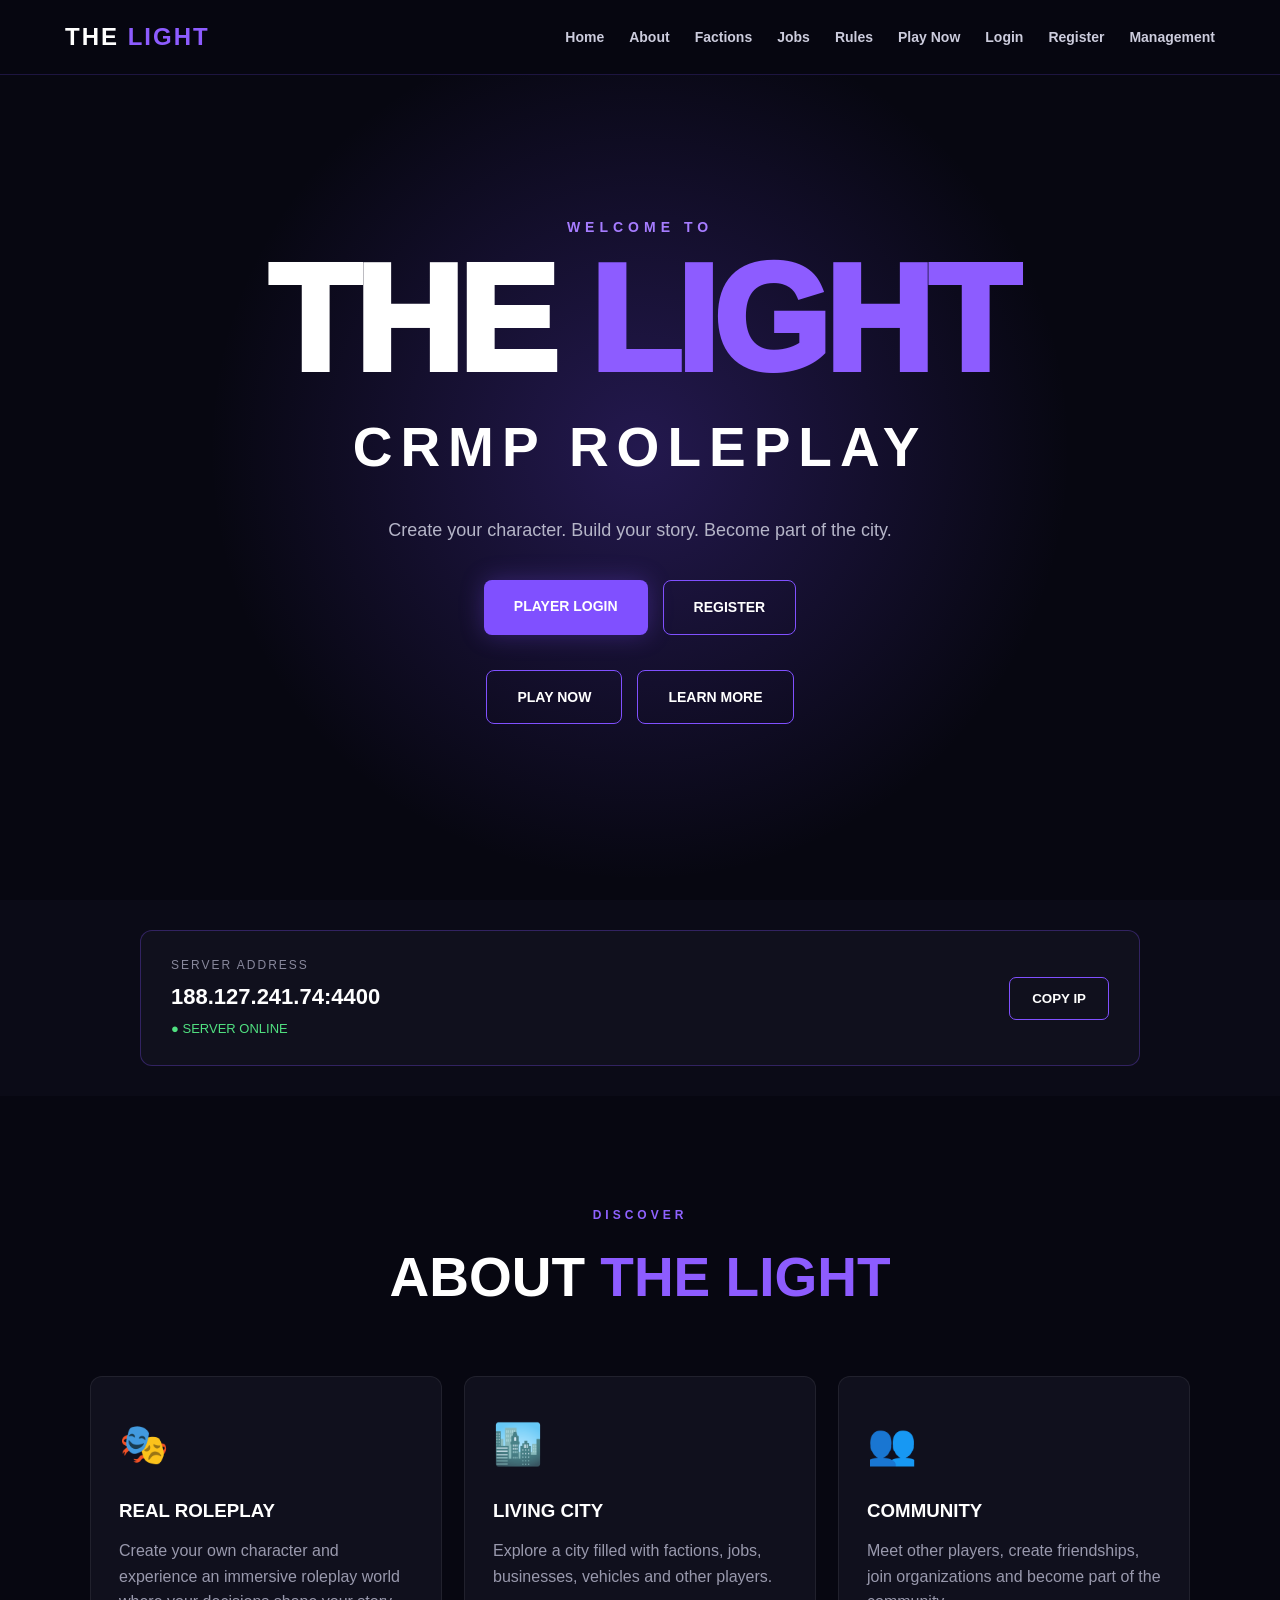
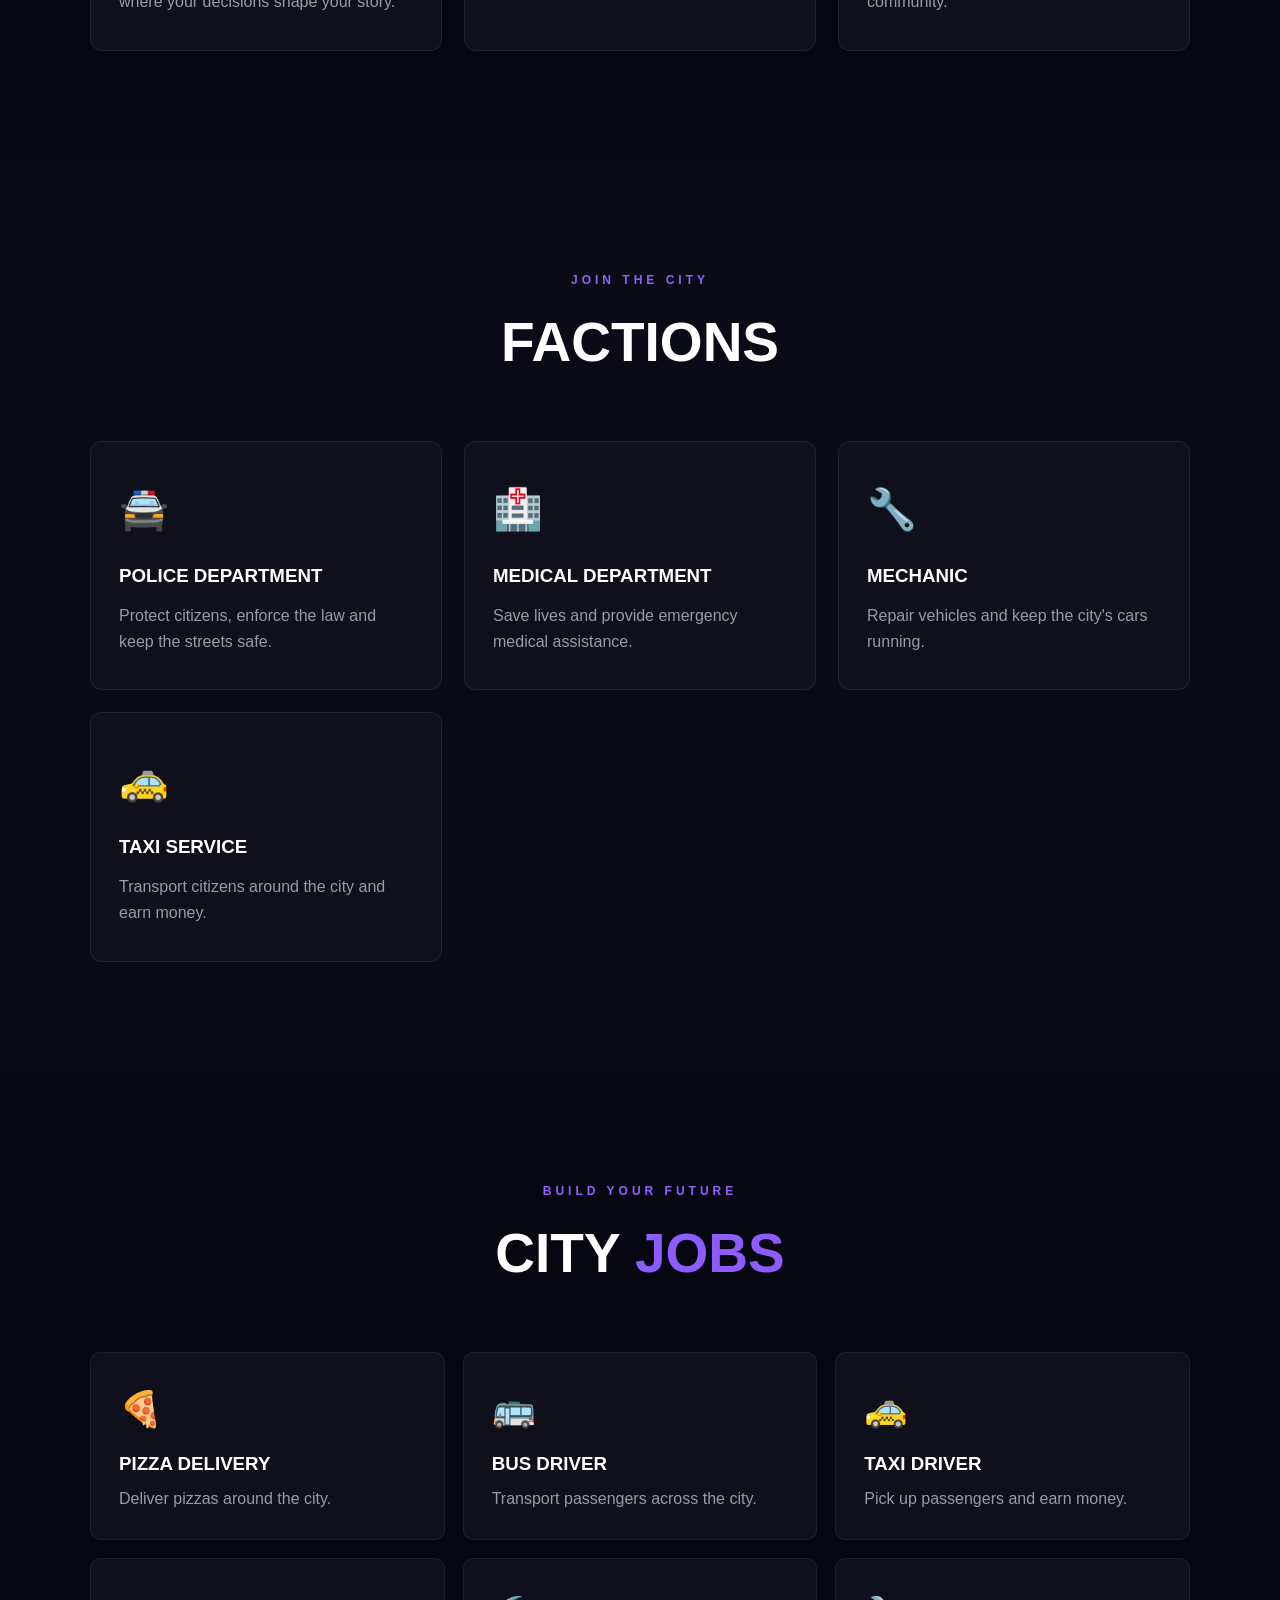
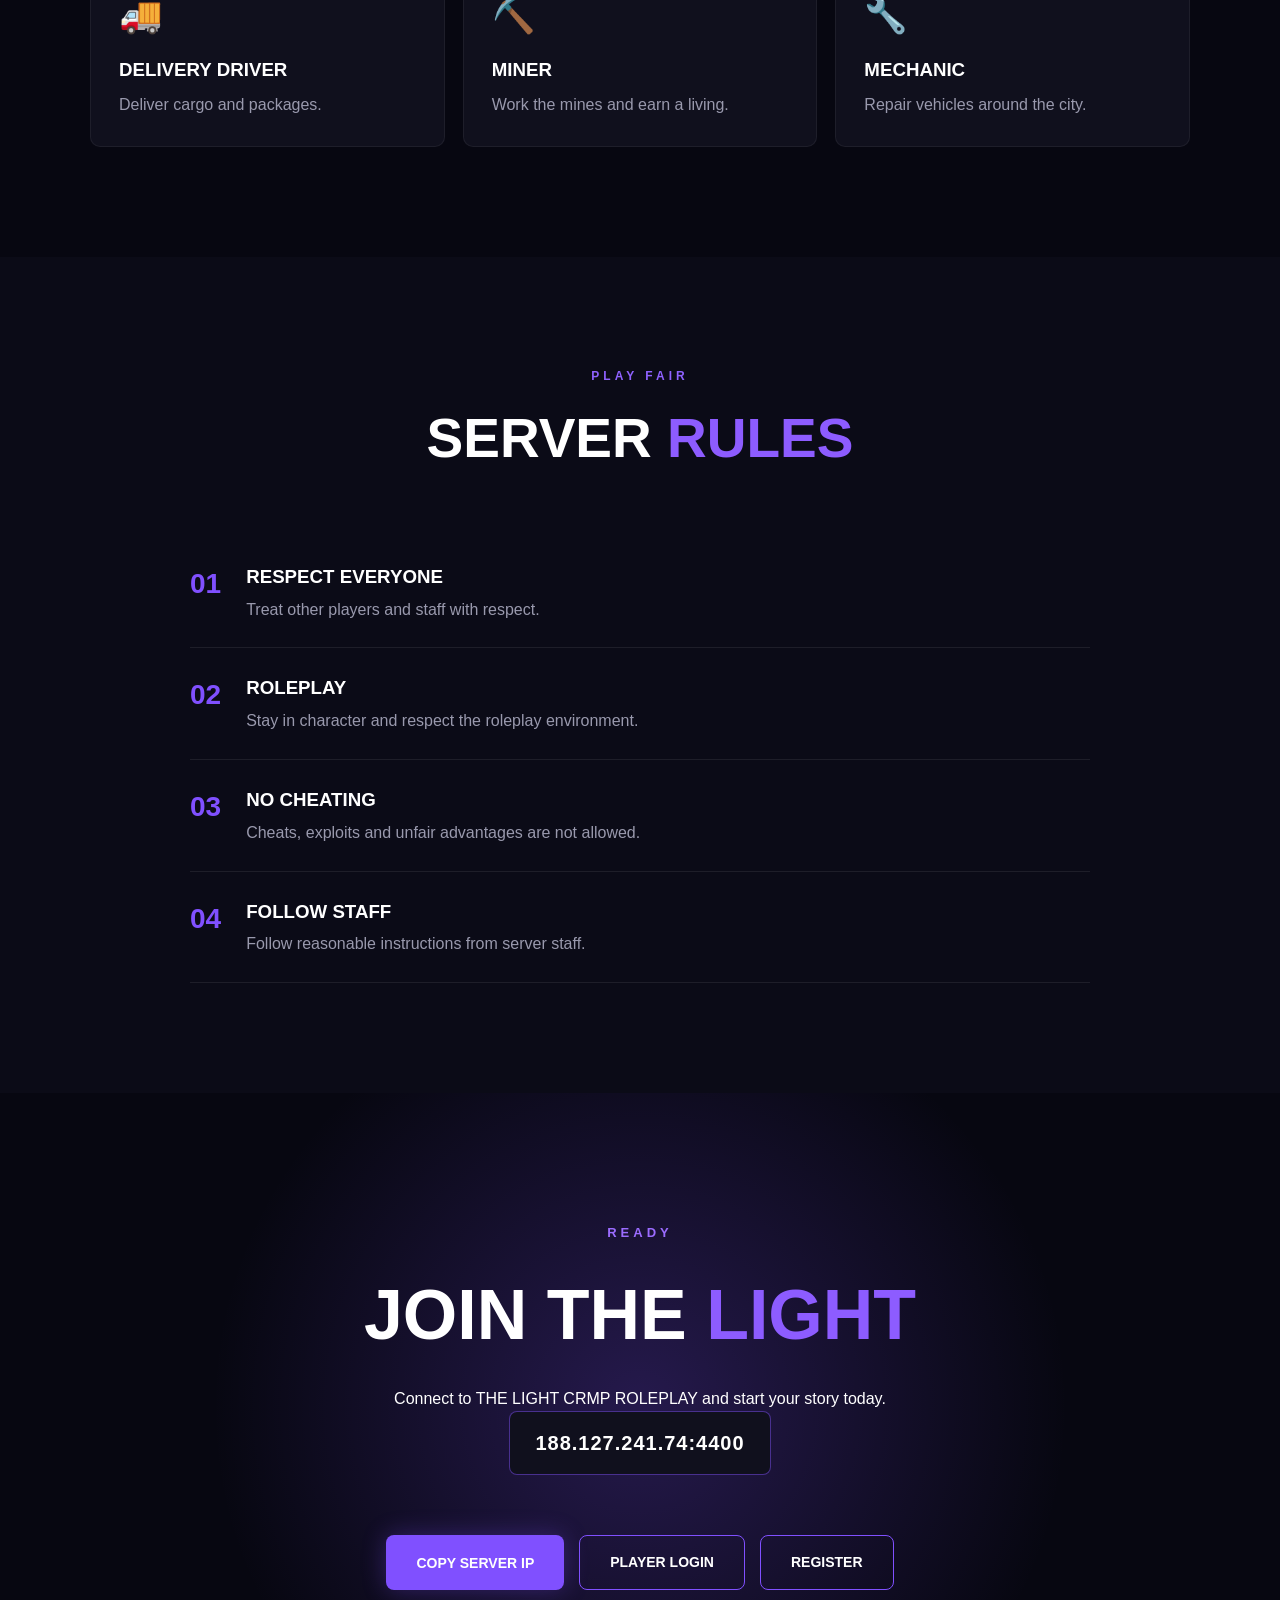
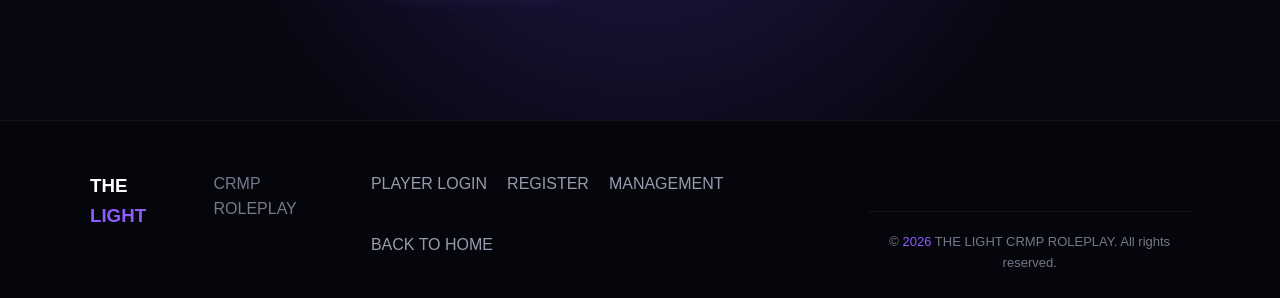
==== commit 3c618c69: "Add files via upload" ====
--- a/index.html
+++ b/index.html
@@ -1,8 +1,13 @@
 <!DOCTYPE html>
 <html lang="en">
 <head>
+
     <meta charset="UTF-8">
-    <meta name="viewport" content="width=device-width, initial-scale=1.0">
+
+    <meta
+        name="viewport"
+        content="width=device-width, initial-scale=1.0"
+    >
 
     <title>THE LIGHT | CRMP ROLEPLAY</title>
 
@@ -12,9 +17,11 @@
     >
 
     <link rel="stylesheet" href="./style.css">
+
 </head>
 
 <body>
+
 
     <!-- ================= NAVIGATION ================= -->
 
@@ -26,6 +33,7 @@
                 THE <span>LIGHT</span>
             </a>
 
+
             <nav>
 
                 <a href="#home">
@@ -52,7 +60,8 @@
                     Play Now
                 </a>
 
-                <!-- LOGIN FIRST -->
+
+                <!-- PLAYER ACCOUNT -->
 
                 <a href="./login.html">
                     Login
@@ -62,11 +71,19 @@
                     Register
                 </a>
 
+
+                <!-- MANAGEMENT -->
+
+                <a href="./management.html">
+                    Management
+                </a>
+
             </nav>
 
         </div>
 
     </header>
+
 
 
     <!-- ================= HOME ================= -->
@@ -100,13 +117,15 @@
 
                 <a
                     href="./login.html"
-                    class="btn primary-btn">
+                    class="btn primary-btn"
+                >
                     PLAYER LOGIN
                 </a>
 
                 <a
                     href="./register.html"
-                    class="btn secondary-btn">
+                    class="btn secondary-btn"
+                >
                     REGISTER
                 </a>
 
@@ -117,13 +136,15 @@
 
                 <a
                     href="#play"
-                    class="btn secondary-btn">
+                    class="btn secondary-btn"
+                >
                     PLAY NOW
                 </a>
 
                 <a
                     href="#about"
-                    class="btn secondary-btn">
+                    class="btn secondary-btn"
+                >
                     LEARN MORE
                 </a>
 
@@ -132,6 +153,7 @@
         </div>
 
     </section>
+
 
 
     <!-- ================= SERVER ================= -->
@@ -156,15 +178,18 @@
 
             </div>
 
+
             <button
                 class="copy-btn"
-                id="copyIPButton">
+                id="copyIPButton"
+            >
                 COPY IP
             </button>
 
         </div>
 
     </section>
+
 
 
     <!-- ================= ABOUT ================= -->
@@ -248,11 +273,13 @@
     </section>
 
 
+
     <!-- ================= FACTIONS ================= -->
 
     <section
         id="factions"
-        class="section dark-section">
+        class="section dark-section"
+    >
 
         <div class="section-title">
 
@@ -345,6 +372,7 @@
     </section>
 
 
+
     <!-- ================= JOBS ================= -->
 
     <section id="jobs" class="section">
@@ -366,7 +394,11 @@
 
             <div class="job-card">
                 <span>🍕</span>
-                <h3>PIZZA DELIVERY</h3>
+
+                <h3>
+                    PIZZA DELIVERY
+                </h3>
+
                 <p>
                     Deliver pizzas around the city.
                 </p>
@@ -375,7 +407,11 @@
 
             <div class="job-card">
                 <span>🚌</span>
-                <h3>BUS DRIVER</h3>
+
+                <h3>
+                    BUS DRIVER
+                </h3>
+
                 <p>
                     Transport passengers across the city.
                 </p>
@@ -384,7 +420,11 @@
 
             <div class="job-card">
                 <span>🚕</span>
-                <h3>TAXI DRIVER</h3>
+
+                <h3>
+                    TAXI DRIVER
+                </h3>
+
                 <p>
                     Pick up passengers and earn money.
                 </p>
@@ -393,7 +433,11 @@
 
             <div class="job-card">
                 <span>🚚</span>
-                <h3>DELIVERY DRIVER</h3>
+
+                <h3>
+                    DELIVERY DRIVER
+                </h3>
+
                 <p>
                     Deliver cargo and packages.
                 </p>
@@ -402,7 +446,11 @@
 
             <div class="job-card">
                 <span>⛏️</span>
-                <h3>MINER</h3>
+
+                <h3>
+                    MINER
+                </h3>
+
                 <p>
                     Work the mines and earn a living.
                 </p>
@@ -411,7 +459,11 @@
 
             <div class="job-card">
                 <span>🔧</span>
-                <h3>MECHANIC</h3>
+
+                <h3>
+                    MECHANIC
+                </h3>
+
                 <p>
                     Repair vehicles around the city.
                 </p>
@@ -420,13 +472,15 @@
         </div>
 
     </section>
+
 
 
     <!-- ================= RULES ================= -->
 
     <section
         id="rules"
-        class="section dark-section">
+        class="section dark-section"
+    >
 
         <div class="section-title">
 
@@ -513,7 +567,7 @@
 
                 <strong>
                     04
-                    </strong>
+                </strong>
 
                 <div>
 
@@ -535,11 +589,13 @@
     </section>
 
 
+
     <!-- ================= PLAY NOW ================= -->
 
     <section
         id="play"
-        class="play-section">
+        class="play-section"
+    >
 
         <div class="play-content">
 
@@ -566,19 +622,24 @@
 
                 <button
                     class="btn primary-btn"
-                    id="copyIPButton2">
+                    id="copyIPButton2"
+                >
                     COPY SERVER IP
                 </button>
 
+
                 <a
                     href="./login.html"
-                    class="btn secondary-btn">
+                    class="btn secondary-btn"
+                >
                     PLAYER LOGIN
                 </a>
+
 
                 <a
                     href="./register.html"
-                    class="btn secondary-btn">
+                    class="btn secondary-btn"
+                >
                     REGISTER
                 </a>
 
@@ -587,6 +648,7 @@
         </div>
 
     </section>
+
 
 
     <!-- ================= FOOTER ================= -->
@@ -614,6 +676,10 @@
                     REGISTER
                 </a>
 
+                <a href="./management.html">
+                    MANAGEMENT
+                </a>
+
                 <a href="#home">
                     BACK TO HOME
                 </a>
@@ -637,9 +703,10 @@
     </footer>
 
 
+
     <!-- ================= JAVASCRIPT ================= -->
 
     <script src="./script.js"></script>
 
 </body>
-</html>+  </html>
